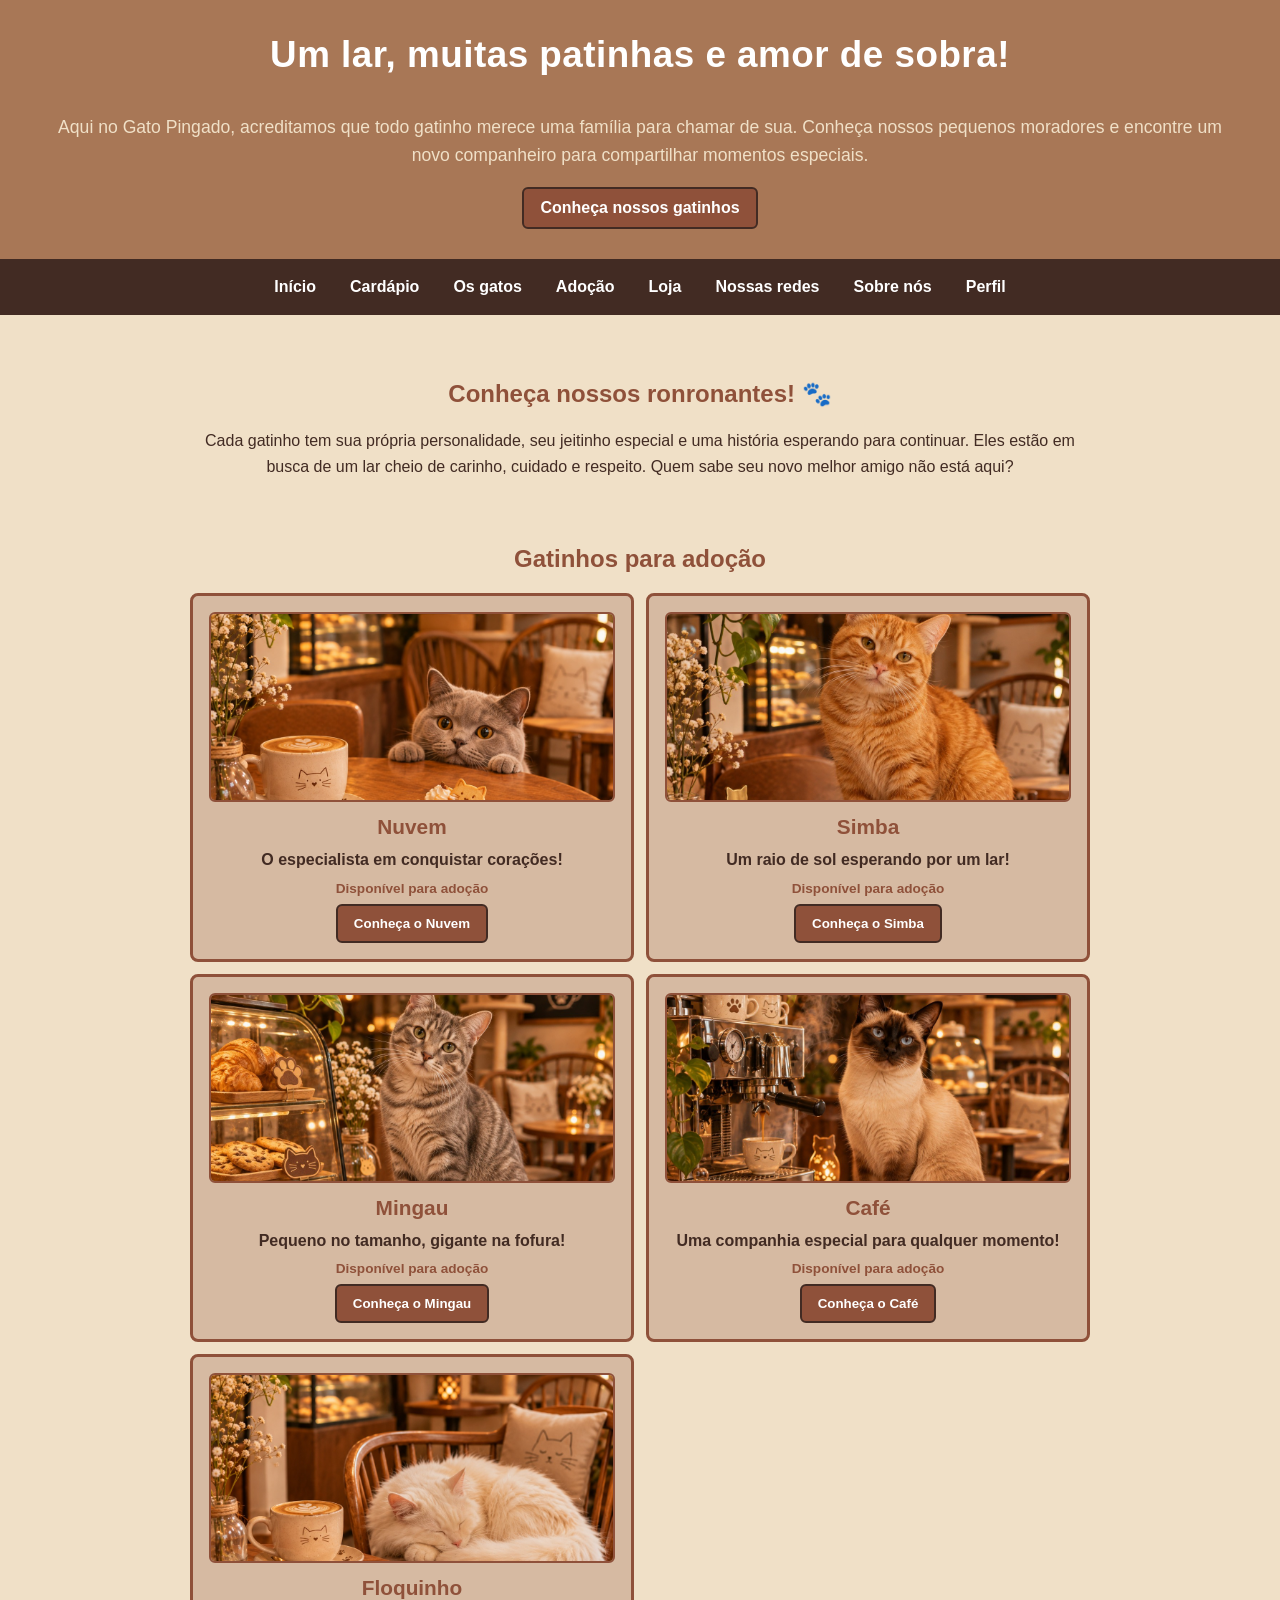
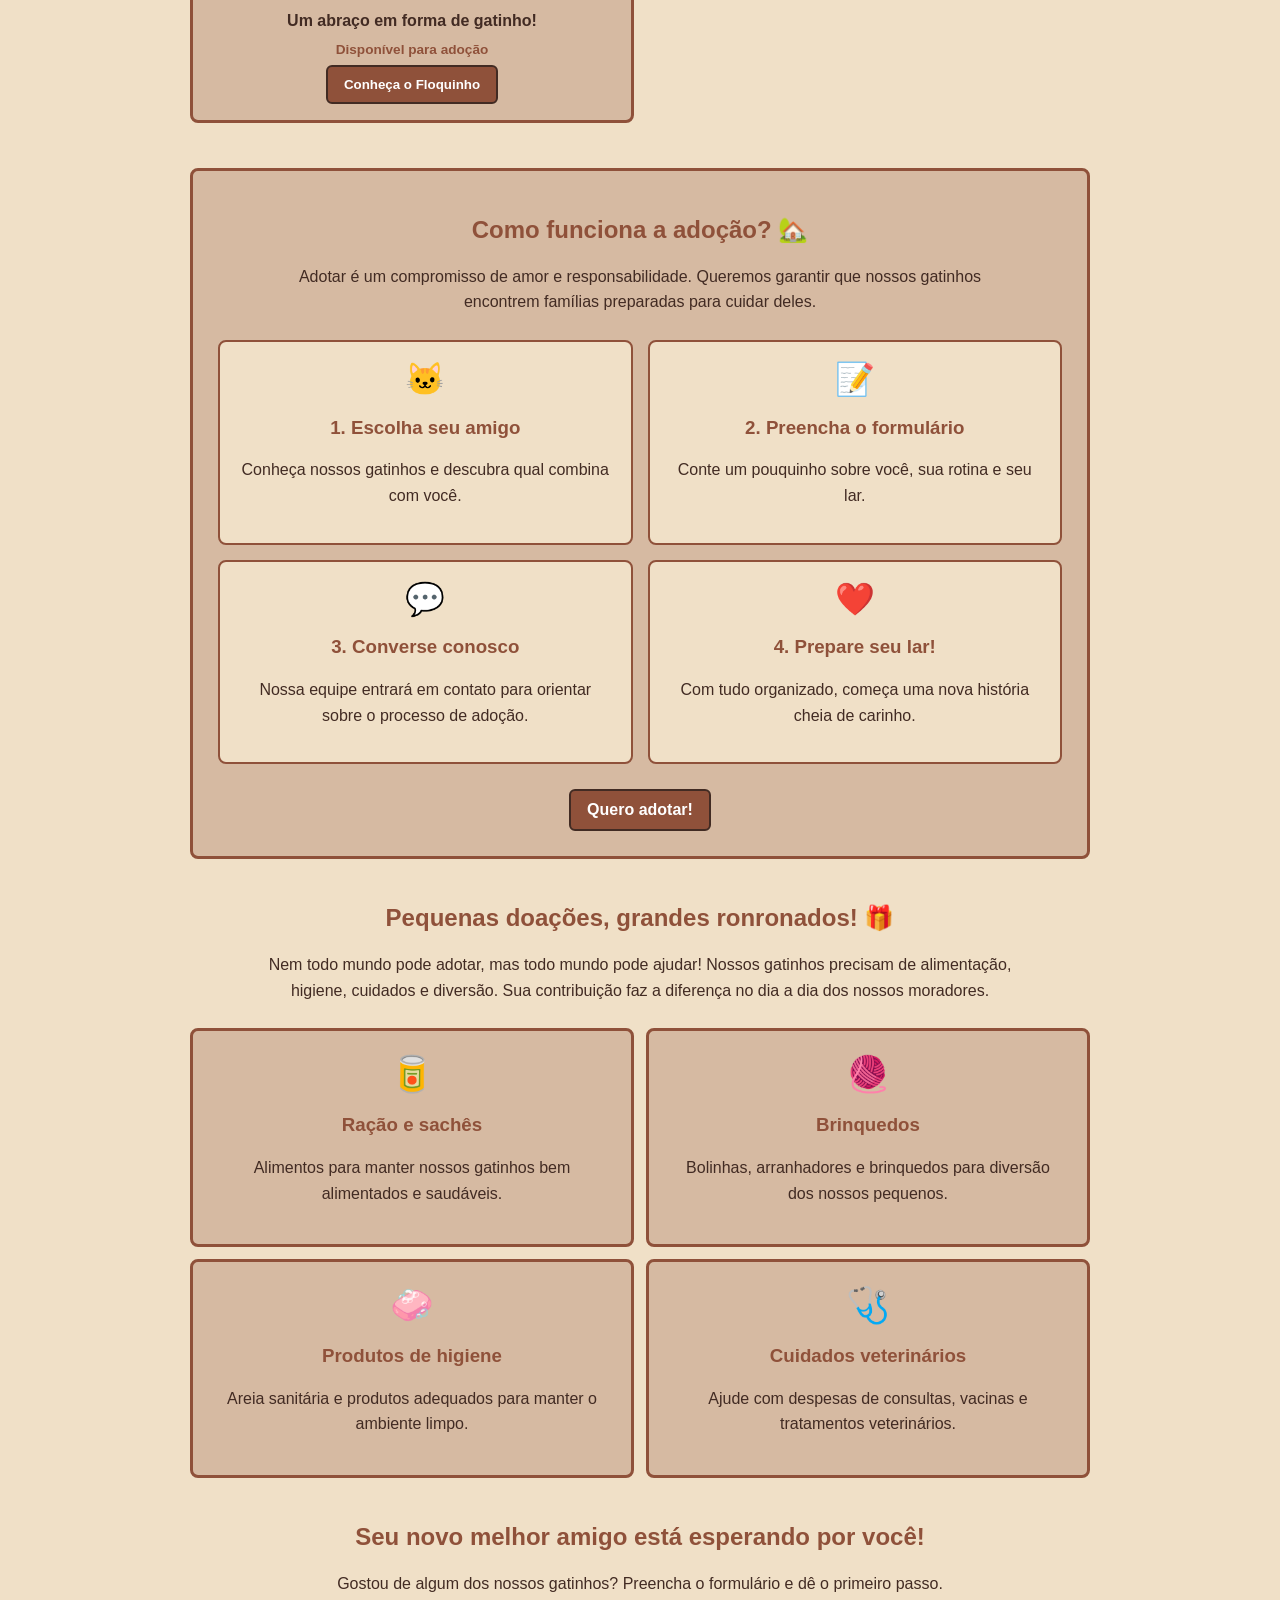
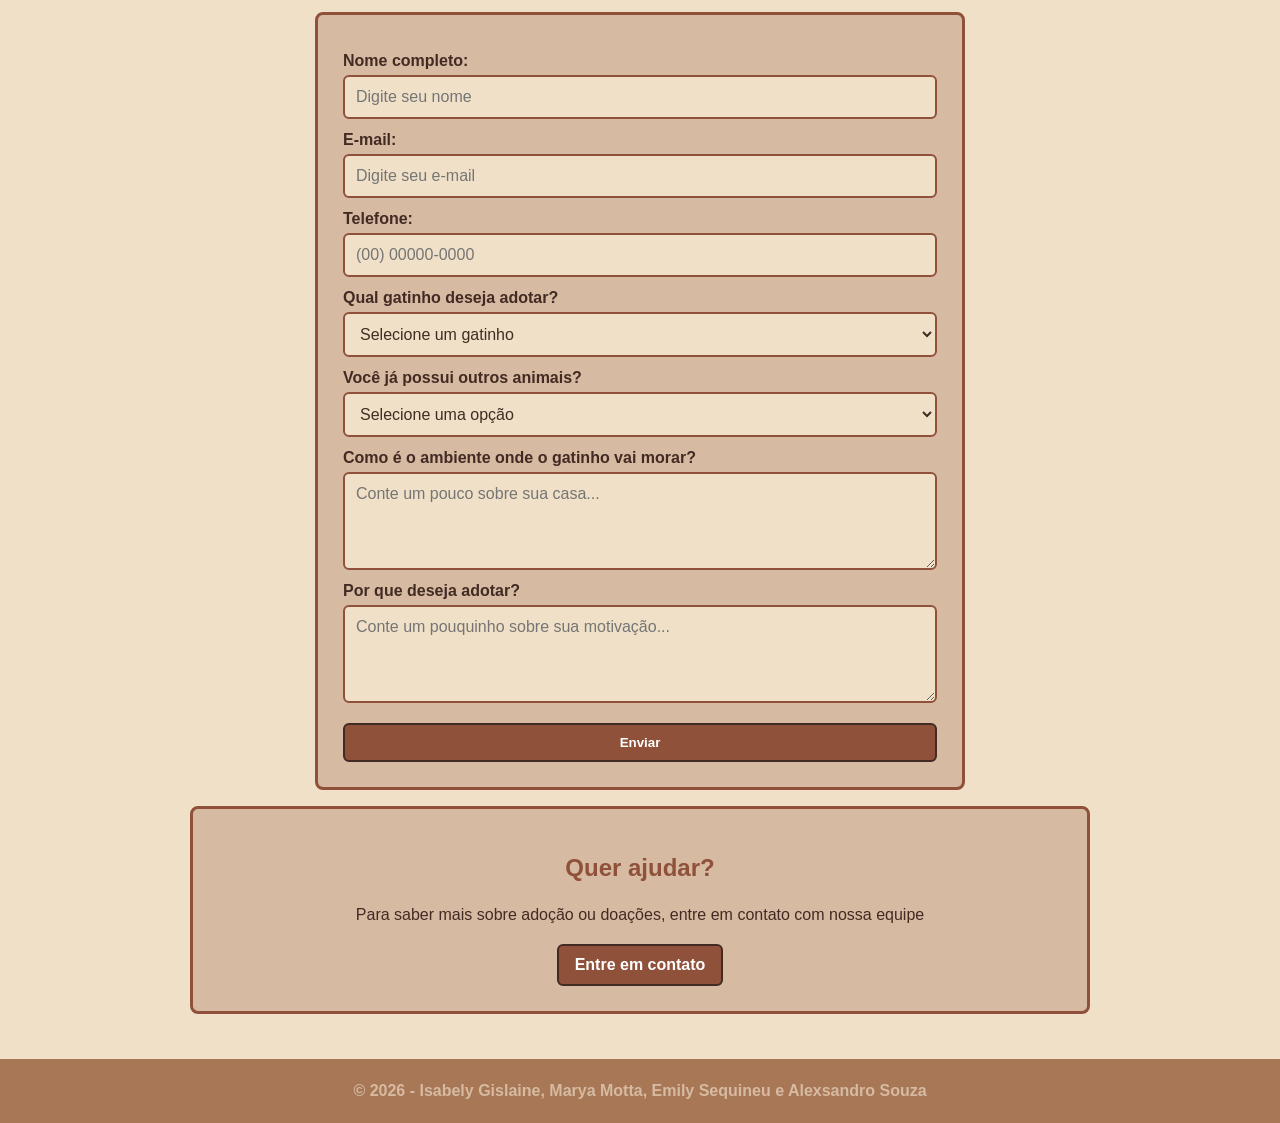
==== adoção.html @ 4dd39c25 "adição das imagens no cardapio, aba de adoção cuti cuti" ====
<!DOCTYPE html>
<html lang="pt-BR">

<head>
    <meta charset="UTF-8">
    <meta name="viewport" content="width=device-width, initial-scale=1.0">

    <title>Adoção | Gato Pingado</title>

    <link rel="stylesheet" href="adoção.css">
</head>

<body id="pagina">

    <!-- CABEÇALHO -->
    <header class="cabecalho" id="inicio">
        <div class="cabecalho-conteudo">

            <p class="titulo">Um lar, muitas patinhas e amor de sobra!</p>

            <p class="slogan">
                Aqui no Gato Pingado, acreditamos que todo gatinho merece
                uma família para chamar de sua. Conheça nossos pequenos
                moradores e encontre um novo companheiro para compartilhar
                momentos especiais.
            </p>

            <a href="#gatinhos" class="botao">Conheça nossos gatinhos</a>

        </div>
    </header>


    <!-- MENU DE NAVEGAÇÃO -->
    <nav class="menu">

        <a href="index.html">Início</a>
        <a href="cardapio.html">Cardápio</a>
        <a href="gatos.html">Os gatos</a>
        <a href="adoção.html">Adoção</a>
        <a href="loja.html">Loja</a>
        <a href="redes.html">Nossas redes</a>
        <a href="sobre.html">Sobre nós</a>
        <a href="perfil.html">Perfil</a>

    </nav>


    <main id="conteudo-principal">

        <!-- APRESENTAÇÃO -->
        <section class="introducao">

            <h2>Conheça nossos ronronantes! 🐾</h2>

            <p>
                Cada gatinho tem sua própria personalidade, seu jeitinho
                especial e uma história esperando para continuar.

                Eles estão em busca de um lar cheio de carinho, cuidado
                e respeito. Quem sabe seu novo melhor amigo não está aqui?
            </p>

        </section>


        <!-- GATINHOS DISPONÍVEIS -->
        <section id="gatinhos" class="secao-gatos">

            <h2>Gatinhos para adoção</h2>

            <div class="grid">

                <!-- NUVEM -->
                <div class="grid-item"
                    onclick="abrirModal(
                    'Nuvem',
                    'Um gatinho cinza de olhar encantador! Nuvem é curioso e adora explorar novos ambientes. Procura uma família que tenha tempo para brincar com ele e oferecer muito carinho.',
                    '1 ano',
                    'Curioso, carinhoso e brincalhão.',
                    'imagens/gatos/cinza.jpg'
                    )">

                    <img src="imagens/gatos/cinza.jpg"
                        alt="Gatinho de pelagem cinza e olhos âmbar sentado em uma mesa."
                        class="grid-img">

                    <h3>Nuvem</h3>
                    <p>O especialista em conquistar corações!</p>

                    <span class="status">Disponível para adoção</span>

                    <button type="button" class="botao-card">
                        Conheça o Nuvem
                    </button>

                </div>


                <!-- SIMBA -->
                <div class="grid-item"
                    onclick="abrirModal(
                    'Simba',
                    'Um charmoso gatinho laranja que parece carregar um pouquinho do sol na pelagem. Simba tem um jeitinho especial e procura uma família que queira compartilhar momentos de carinho e tranquilidade.',
                    '2 anos',
                    'Sociável, tranquilo e companheiro.',
                    'imagens/gatos/laranjinha.jpg'
                    )">

                    <img src="imagens/gatos/laranjinha.jpg"
                        alt="Gatinho laranja de pelagem rajada sentado em uma mesa."
                        class="grid-img">

                    <h3>Simba</h3>
                    <p>Um raio de sol esperando por um lar!</p>

                    <span class="status">Disponível para adoção</span>

                    <button type="button" class="botao-card">
                        Conheça o Simba
                    </button>

                </div>


                <!-- MINGAU -->
                <div class="grid-item"
                    onclick="abrirModal(
                    'Mingau',
                    'Um gatinho rajado de olhar expressivo e orelhinhas atentas. Mingau é curioso e adora descobrir novidades. Procura um lar seguro, com brinquedos e muito carinho.',
                    '8 meses',
                    'Curioso, observador e aventureiro.',
                    'imagens/gatos/listradin.jpg'
                    )">

                    <img src="imagens/gatos/listradin.jpg"
                        alt="Gatinho de pelagem cinza rajada, com listras escuras."
                        class="grid-img">

                    <h3>Mingau</h3>
                    <p>Pequeno no tamanho, gigante na fofura!</p>

                    <span class="status">Disponível para adoção</span>

                    <button type="button" class="botao-card">
                        Conheça o Mingau
                    </button>

                </div>


                <!-- CAFÉ -->
                <div class="grid-item"
                    onclick="abrirModal(
                    'Café',
                    'Com seus olhos azuis marcantes e sua pelagem em tons de creme e marrom, Café tem um charme todo especial. Procura uma família que respeite seu ritmo e ofereça atenção e segurança.',
                    '1 ano e meio',
                    'Observador, curioso e companheiro.',
                    'imagens/gatos/marorm%20e%20brancofofo.jpg'
                    )">

                    <img src="imagens/gatos/marorm%20e%20brancofofo.jpg"
                        alt="Gatinho siamês de pelagem clara, extremidades marrons e olhos azuis."
                        class="grid-img">

                    <h3>Café</h3>
                    <p>Uma companhia especial para qualquer momento!</p>

                    <span class="status">Disponível para adoção</span>

                    <button type="button" class="botao-card">
                        Conheça o Café
                    </button>

                </div>


                <!-- FLOQUINHO -->
                <div class="grid-item"
                    onclick="abrirModal(
                    'Floquinho',
                    'Um gatinho de pelagem branca e fofinha, com uma aparência delicada. Floquinho merece uma família que cuide dele com paciência, respeito e muito amor.',
                    '3 anos',
                    'Delicado, sereno e tranquilo.',
                    'imagens/gatos/persabranco.jpg'
                    )">

                    <img src="imagens/gatos/persabranco.jpg"
                        alt="Gatinho branco de pelos longos e volumosos descansando em uma cadeira."
                        class="grid-img">

                    <h3>Floquinho</h3>
                    <p>Um abraço em forma de gatinho!</p>

                    <span class="status">Disponível para adoção</span>

                    <button type="button" class="botao-card">
                        Conheça o Floquinho
                    </button>

                </div>

            </div>

        </section>


        <!-- COMO ADOTAR -->
        <section class="como-adotar" id="como-adotar">

            <h2>Como funciona a adoção? 🏡</h2>

            <p class="texto-secao">
                Adotar é um compromisso de amor e responsabilidade.
                Queremos garantir que nossos gatinhos encontrem famílias
                preparadas para cuidar deles.
            </p>

            <div class="etapas">

                <div class="etapa">
                    <span>🐱</span>
                    <h3>1. Escolha seu amigo</h3>
                    <p>
                        Conheça nossos gatinhos e descubra qual combina
                        com você.
                    </p>
                </div>

                <div class="etapa">
                    <span>📝</span>
                    <h3>2. Preencha o formulário</h3>
                    <p>
                        Conte um pouquinho sobre você, sua rotina
                        e seu lar.
                    </p>
                </div>

                <div class="etapa">
                    <span>💬</span>
                    <h3>3. Converse conosco</h3>
                    <p>
                        Nossa equipe entrará em contato para orientar
                        sobre o processo de adoção.
                    </p>
                </div>

                <div class="etapa">
                    <span>❤️</span>
                    <h3>4. Prepare seu lar!</h3>
                    <p>
                        Com tudo organizado, começa uma nova história
                        cheia de carinho.
                    </p>
                </div>

            </div>

            <a href="#formulario" class="botao">
                Quero adotar!
            </a>

        </section>


        <!-- ÁREA DE DOAÇÕES -->
        <section class="doacoes" id="doacoes">

            <h2>Pequenas doações, grandes ronronados! 🎁</h2>

            <p class="texto-secao">
                Nem todo mundo pode adotar, mas todo mundo pode ajudar!

                Nossos gatinhos precisam de alimentação, higiene,
                cuidados e diversão. Sua contribuição faz a diferença
                no dia a dia dos nossos moradores.
            </p>


            <div class="grid-doacoes">

                <div class="doacao-card">
                    <span>🥫</span>
                    <h3>Ração e sachês</h3>
                    <p>
                        Alimentos para manter nossos gatinhos
                        bem alimentados e saudáveis.
                    </p>
                </div>

                <div class="doacao-card">
                    <span>🧶</span>
                    <h3>Brinquedos</h3>
                    <p>
                        Bolinhas, arranhadores e brinquedos
                        para diversão dos nossos pequenos.
                    </p>
                </div>

                <div class="doacao-card">
                    <span>🧼</span>
                    <h3>Produtos de higiene</h3>
                    <p>
                        Areia sanitária e produtos adequados
                        para manter o ambiente limpo.
                    </p>
                </div>

                <div class="doacao-card">
                    <span>🩺</span>
                    <h3>Cuidados veterinários</h3>
                    <p>
                        Ajude com despesas de consultas,
                        vacinas e tratamentos veterinários.
                    </p>
                </div>

            </div>




        </section>



        <!-- FORMULÁRIO DE ADOÇÃO -->
        <section class="formulario-adocao" id="formulario">

            <h2>Seu novo melhor amigo está esperando por você! </h2>

            <p>
                Gostou de algum dos nossos gatinhos?
                Preencha o formulário e dê o primeiro passo.
            </p>

            <form id="form-adocao">

                <label for="nome">Nome completo:</label>
                <input type="text" id="nome" name="nome"
                    placeholder="Digite seu nome" required>

                <label for="email">E-mail:</label>
                <input type="email" id="email" name="email"
                    placeholder="Digite seu e-mail" required>

                <label for="telefone">Telefone:</label>
                <input type="tel" id="telefone" name="telefone"
                    placeholder="(00) 00000-0000" required>

                <label for="gatinho">Qual gatinho deseja adotar?</label>
                <select id="gatinho" name="gatinho" required>

                    <option value="">Selecione um gatinho</option>
                    <option value="Nuvem">Nuvem</option>
                    <option value="Simba">Simba</option>
                    <option value="Mingau">Mingau</option>
                    <option value="Café">Café</option>
                    <option value="Floquinho">Floquinho</option>

                </select>

                <label for="animais">Você já possui outros animais?</label>
                <select id="animais" name="animais" required>

                    <option value="">Selecione uma opção</option>
                    <option value="Sim">Sim</option>
                    <option value="Não">Não</option>

                </select>

                <label for="moradia">Como é o ambiente onde o gatinho vai morar?</label>
                <textarea id="moradia" name="moradia"
                    placeholder="Conte um pouco sobre sua casa..."
                    rows="4" required></textarea>

                <label for="motivo">Por que deseja adotar?</label>
                <textarea id="motivo" name="motivo"
                    placeholder="Conte um pouquinho sobre sua motivação..."
                    rows="4" required></textarea>

                <button type="submit" class="botao">
                    Enviar
                </button>

            </form>

            <p id="mensagem-formulario"></p>

        </section>


        <!-- CONTATO -->
        <section class="contato" id="contato">

            <h2>Quer ajudar?</h2>

            <p>
                Para saber mais sobre adoção ou doações,
                entre em contato com nossa equipe
            </p>

            <a href="redes.html" class="botao">
                Entre em contato
            </a>

        </section>

    </main>


    <!-- MODAL DOS GATINHOS -->
    <div id="modal" class="modal"
        aria-hidden="true"
        onclick="fecharModalFora(event)">

        <div class="modal-conteudo"
            role="dialog"
            aria-modal="true"
            aria-labelledby="modal-titulo">

            <button class="fechar"
                onclick="fecharModal()"
                aria-label="Fechar janela">
                &times;
            </button>

            <img id="modal-imagem" src="" alt="" class="modal-img">

            <h2 id="modal-titulo"></h2>

            <p id="modal-descricao"></p>

            <p id="modal-idade"></p>

            <p id="modal-personalidade"></p>

            <a href="#formulario"
                class="botao"
                onclick="fecharModal()">
                Quero adotar!
            </a>

        </div>

    </div>


    <!-- JAVASCRIPT -->
    <script>

        // Abre a janela com as informações do gatinho
        function abrirModal(nome, descricao, idade, personalidade, imagem) {

            document.getElementById("modal-titulo").textContent = nome;
            document.getElementById("modal-descricao").textContent = descricao;
            document.getElementById("modal-idade").textContent = "Idade: " + idade;

            document.getElementById("modal-personalidade").textContent =
                "Personalidade: " + personalidade;

            const imgElement = document.getElementById("modal-imagem");

            imgElement.src = imagem;
            imgElement.alt = "Foto do gatinho " + nome;

            const modal = document.getElementById("modal");

            modal.style.display = "flex";
            modal.setAttribute("aria-hidden", "false");

        }


        // Fecha a janela
        function fecharModal() {

            const modal = document.getElementById("modal");

            modal.style.display = "none";
            modal.setAttribute("aria-hidden", "true");

        }


        // Fecha o modal ao clicar fora do conteúdo
        function fecharModalFora(event) {

            if (event.target.id === "modal") {
                fecharModal();
            }

        }


        // Fecha o modal utilizando a tecla ESC
        document.addEventListener("keydown", function(event) {

            if (event.key === "Escape") {
                fecharModal();
            }

        });


        // Exemplo de envio do formulário
        document.getElementById("form-adocao").addEventListener("submit", function(event) {

            event.preventDefault();

            document.getElementById("mensagem-formulario").textContent =
                "Interesse registrado na demonstração! Entre em contato com nossa equipe para continuar o processo de adoção. ❤️";

            this.reset();

        });

    </script>


    <!-- RODAPÉ -->
    <footer id="rodape" class="rodape">

        <p>
            <strong>
                &copy; 2026 - Isabely Gislaine, Marya Motta, Emily Sequineu e Alexsandro Souza
            </strong>
        </p>


    </footer>

</body>
</html>
---- adoção.css ----
/* Estilos gerais */
:root {
    --cor-caramel: #A87756;
    --cor-warmBeige: #D6BAA2;
    --cor-cream: #F0E0C7;
    --cor-espresso: #422B23;
    --cor-rust: #8F513A;
}

* {
    box-sizing: border-box;
}

html {
    scroll-behavior: smooth;
}

body {
    margin: 0;
    background: var(--cor-cream);
    color: var(--cor-espresso);
    font-family: Arial, Helvetica, sans-serif;
}


/* Cabeçalho */
.cabecalho {
    background: var(--cor-caramel);
    color: white;
    padding: 28px 20px 30px 20px;
    text-align: center;
}

.cabecalho-conteudo {
    margin: 0 30px;
}

.titulo {
    margin-top: 6px;
    font-size: 2.3rem;
    font-weight: 800;
    letter-spacing: 0.5px;
    font-family: isometra, sans-serif;
}

.slogan {
    margin: 20px 0 18px;
    color: var(--cor-cream);
    font-size: 1.1rem;
    line-height: 1.6;
}


/* Menu */
.menu {
    display: flex;
    justify-content: center;
    flex-wrap: wrap;
    gap: 8px;
    padding: 12px 16px;
    background: var(--cor-espresso);
}

.menu a {
    padding: 7px 13px;
    border-radius: 6px;
    color: white;
    text-decoration: none;
    font-weight: 700;
}

.menu a:hover {
    background: var(--cor-warmBeige);
    color: var(--cor-espresso);
    text-decoration: underline;
}


/* Conteúdo principal */
#conteudo-principal {
    width: min(100% - 32px, 900px);
    margin: 30px auto;
}

section {
    margin-bottom: 45px;
}

section h2 {
    color: var(--cor-rust);
    text-align: center;
    margin-bottom: 20px;
}

section p {
    line-height: 1.6;
}

.introducao {
    text-align: center;
    padding: 15px;
    margin-bottom: 35px;
}


/* Grid dos gatos */
.grid {
    display: grid;
    grid-template-columns: repeat(2, 1fr);
    gap: 12px;
    margin: 20px 0;
}

.grid-item {
    display: flex;
    flex-direction: column;
    align-items: center;
    gap: 8px;

    padding: 16px;
    border: 3px solid var(--cor-rust);
    border-radius: 8px;
    background: var(--cor-warmBeige);
    color: var(--cor-espresso);
    font-weight: 600;
    text-align: center;
    cursor: pointer;
    transition: transform 0.2s;
    overflow: hidden;
}

.grid-item:hover {
    transform: scale(1.02);
}

.grid-img {
    width: 100%;
    height: 190px;
    object-fit: cover;
    border-radius: 6px;
    border: 2px solid var(--cor-rust);
}

.grid-item h3 {
    margin: 5px 0 0;
    color: var(--cor-rust);
    font-size: 1.3rem;
}

.grid-item p {
    margin: 0;
}

.status {
    color: var(--cor-rust);
    font-size: 0.85rem;
    font-weight: bold;
}


/* Botões */
.botao,
.botao-card {
    display: inline-block;
    padding: 10px 16px;
    background: var(--cor-rust);
    color: white;
    border: 2px solid var(--cor-espresso);
    border-radius: 6px;
    text-decoration: none;
    font-weight: bold;
    cursor: pointer;
    transition: 0.2s;
}

.botao:hover,
.botao-card:hover {
    background: var(--cor-espresso);
    transform: scale(1.02);
}


/* Como adotar */
.como-adotar {
    padding: 25px;
    background: var(--cor-warmBeige);
    border: 3px solid var(--cor-rust);
    border-radius: 8px;
    text-align: center;
}

.texto-secao {
    max-width: 750px;
    margin: 0 auto 25px;
    text-align: center;
}

.etapas {
    display: grid;
    grid-template-columns: repeat(2, 1fr);
    gap: 15px;
    margin: 25px 0;
}

.etapa {
    padding: 18px;
    background: var(--cor-cream);
    border: 2px solid var(--cor-rust);
    border-radius: 8px;
}

.etapa span {
    font-size: 2rem;
}

.etapa h3 {
    color: var(--cor-rust);
}


/* Área de doações */
.doacoes {
    text-align: center;
}

.grid-doacoes {
    display: grid;
    grid-template-columns: repeat(2, 1fr);
    gap: 12px;
    margin: 25px 0;
}

.doacao-card {
    padding: 22px;
    background: var(--cor-warmBeige);
    border: 3px solid var(--cor-rust);
    border-radius: 8px;
    transition: transform 0.2s;
}

.doacao-card:hover {
    transform: scale(1.02);
}

.doacao-card span {
    font-size: 2.2rem;
}

.doacao-card h3 {
    color: var(--cor-rust);
}






/* Formulário */
.formulario-adocao {
    max-width: 650px;
    margin: auto;
}

.formulario-adocao > p {
    text-align: center;
}

.formulario-adocao form {
    display: flex;
    flex-direction: column;
    padding: 25px;
    background: var(--cor-warmBeige);
    border: 3px solid var(--cor-rust);
    border-radius: 8px;
}

.formulario-adocao label {
    margin: 12px 0 5px;
    font-weight: bold;
}

.formulario-adocao input,
.formulario-adocao select,
.formulario-adocao textarea {
    width: 100%;
    padding: 11px;
    background: var(--cor-cream);
    color: var(--cor-espresso);
    border: 2px solid var(--cor-rust);
    border-radius: 6px;
    font-family: Arial, Helvetica, sans-serif;
    font-size: 1rem;
}

.formulario-adocao input:focus,
.formulario-adocao select:focus,
.formulario-adocao textarea:focus {
    outline: 2px solid var(--cor-espresso);
    outline-offset: 2px;
}

.formulario-adocao textarea {
    resize: vertical;
}

.formulario-adocao button {
    margin-top: 20px;
}

#mensagem-formulario {
    text-align: center;
    font-weight: bold;
    color: var(--cor-rust);
}


/* Contato */
.contato {
    padding: 25px;
    background: var(--cor-warmBeige);
    border: 3px solid var(--cor-rust);
    border-radius: 8px;
    text-align: center;
}


/* Modal */
.modal {
    display: none;
    position: fixed;
    z-index: 1000;
    inset: 0;
    background-color: rgba(0, 0, 0, 0.65);
    justify-content: center;
    align-items: center;
    padding: 20px;
}

/* Caixa de informações */
.modal-conteudo {
    background-color: var(--cor-cream);
    color: var(--cor-espresso);
    width: 100%;
    max-width: 450px;
    max-height: 90vh;
    overflow-y: auto;
    padding: 30px;
    border-radius: 12px;
    position: relative;
    border: 3px solid var(--cor-rust);
    text-align: center;
}

/* Imagem no modal */
.modal-img {
    width: 100%;
    height: 220px;
    object-fit: cover;
    border-radius: 8px;
    margin-bottom: 15px;
    border: 2px solid var(--cor-rust);
}

/* Título do modal */
.modal-conteudo h2 {
    margin-top: 0;
    margin-bottom: 10px;
    padding-right: 25px;
    color: var(--cor-rust);
}

/* Botão X */
.fechar {
    position: absolute;
    top: 10px;
    right: 12px;
    color: var(--cor-espresso);
    font-size: 30px;
    cursor: pointer;
    z-index: 10;
}

.fechar:hover {
    color: var(--cor-rust);
}


/* Rodapé */
.rodape {
    padding: 18px;
    background: var(--cor-caramel);
    color: var(--cor-warmBeige);
    text-align: center;
}

.rodape p {
    margin: 5px 0;
}


/* Responsividade */
@media (max-width: 650px) {

    .cabecalho-conteudo {
        margin: 0 5px;
    }

    .titulo {
        font-size: 1.8rem;
    }

    .menu {
        gap: 5px;
    }

    .menu a {
        font-size: 0.85rem;
        padding: 7px 9px;
    }

    .grid,

    .etapas {
        grid-template-columns: 1fr;
    }

    .grid-img {
        height: 220px;
    }

    .modal-conteudo {
        padding: 20px;
    }

}
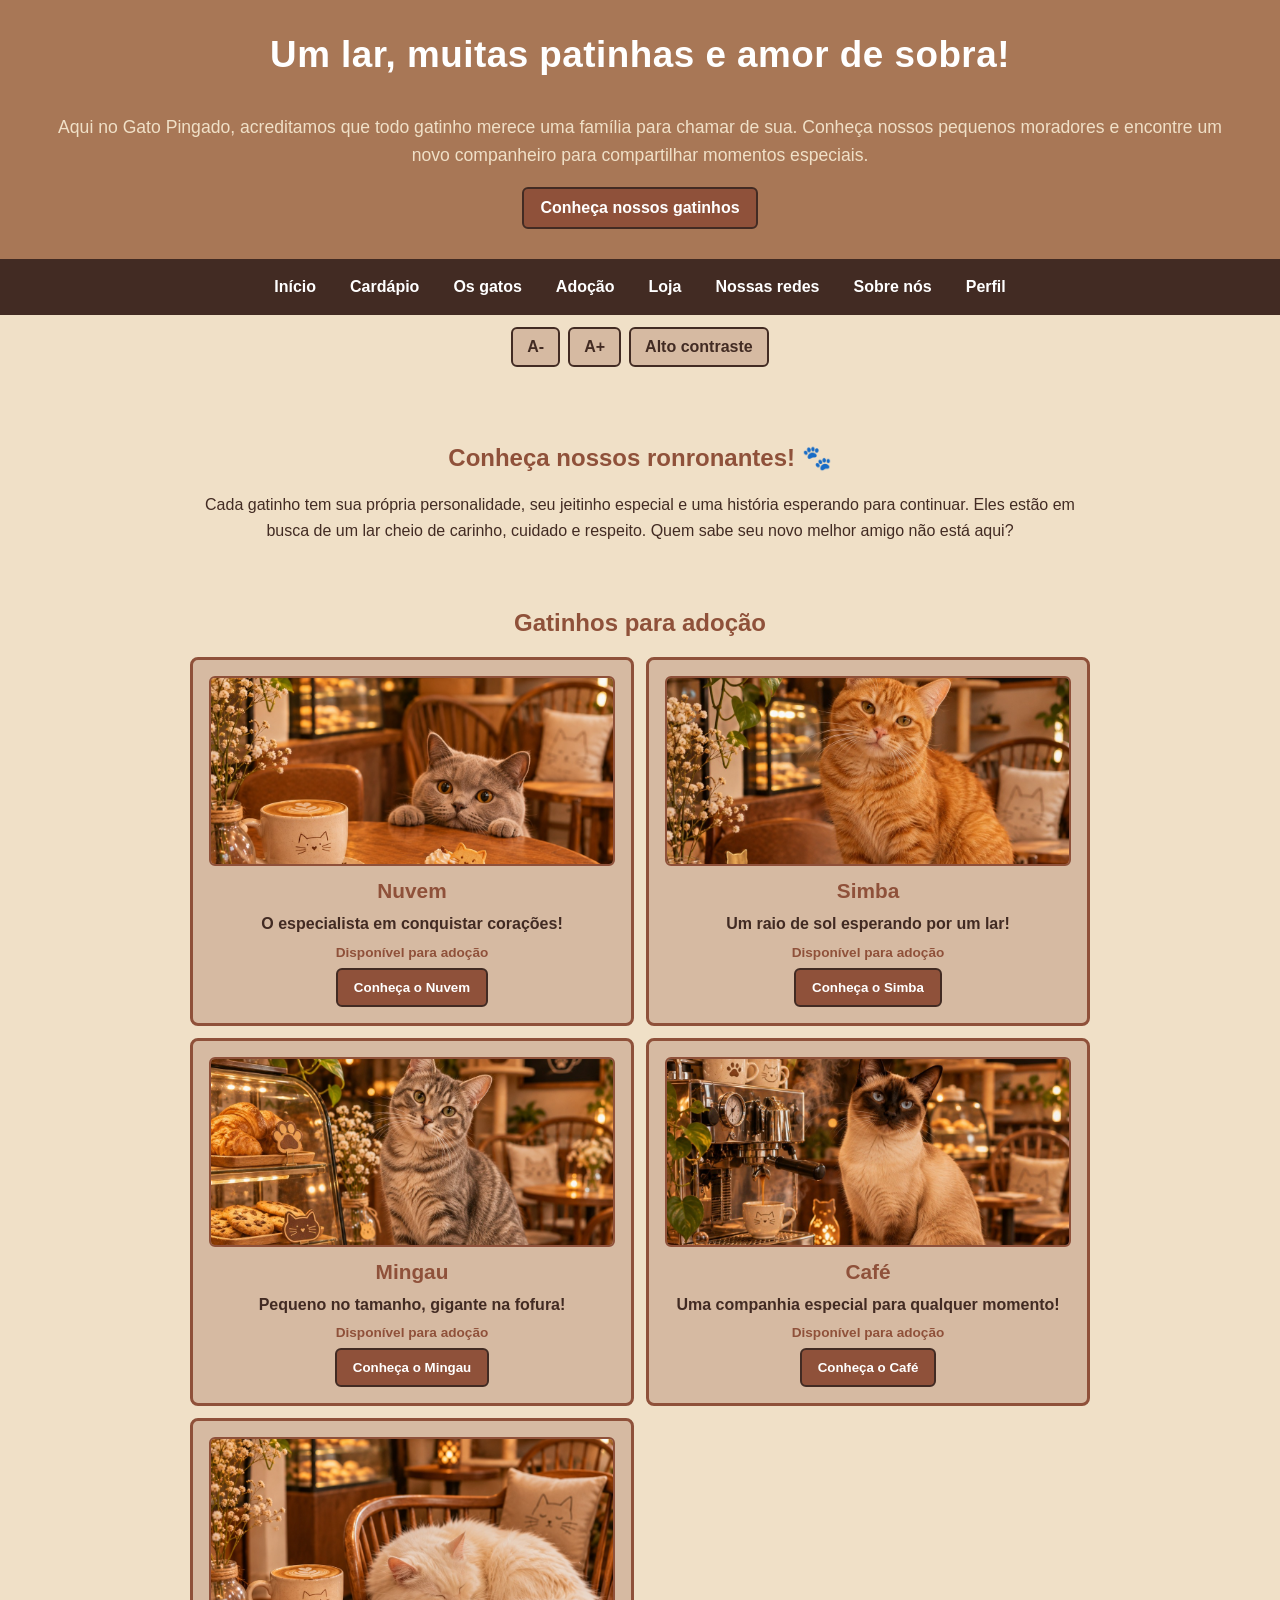
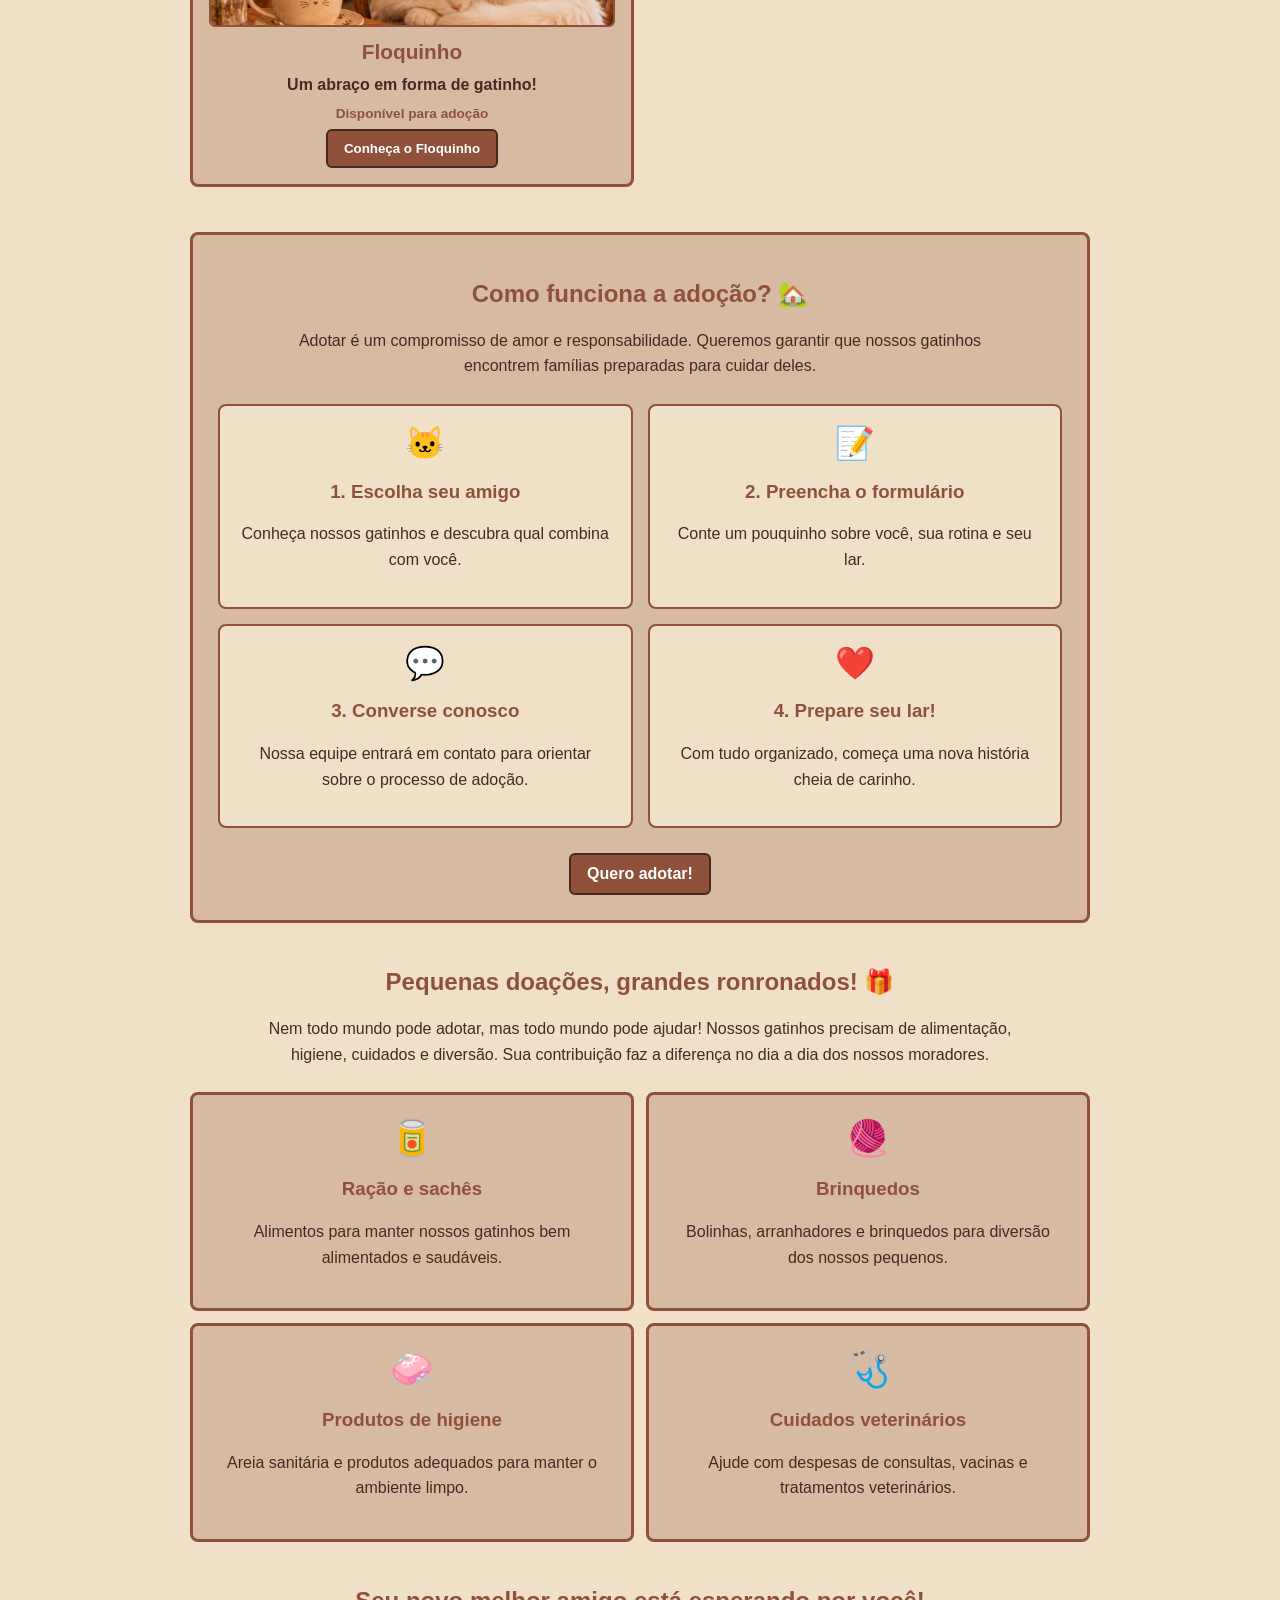
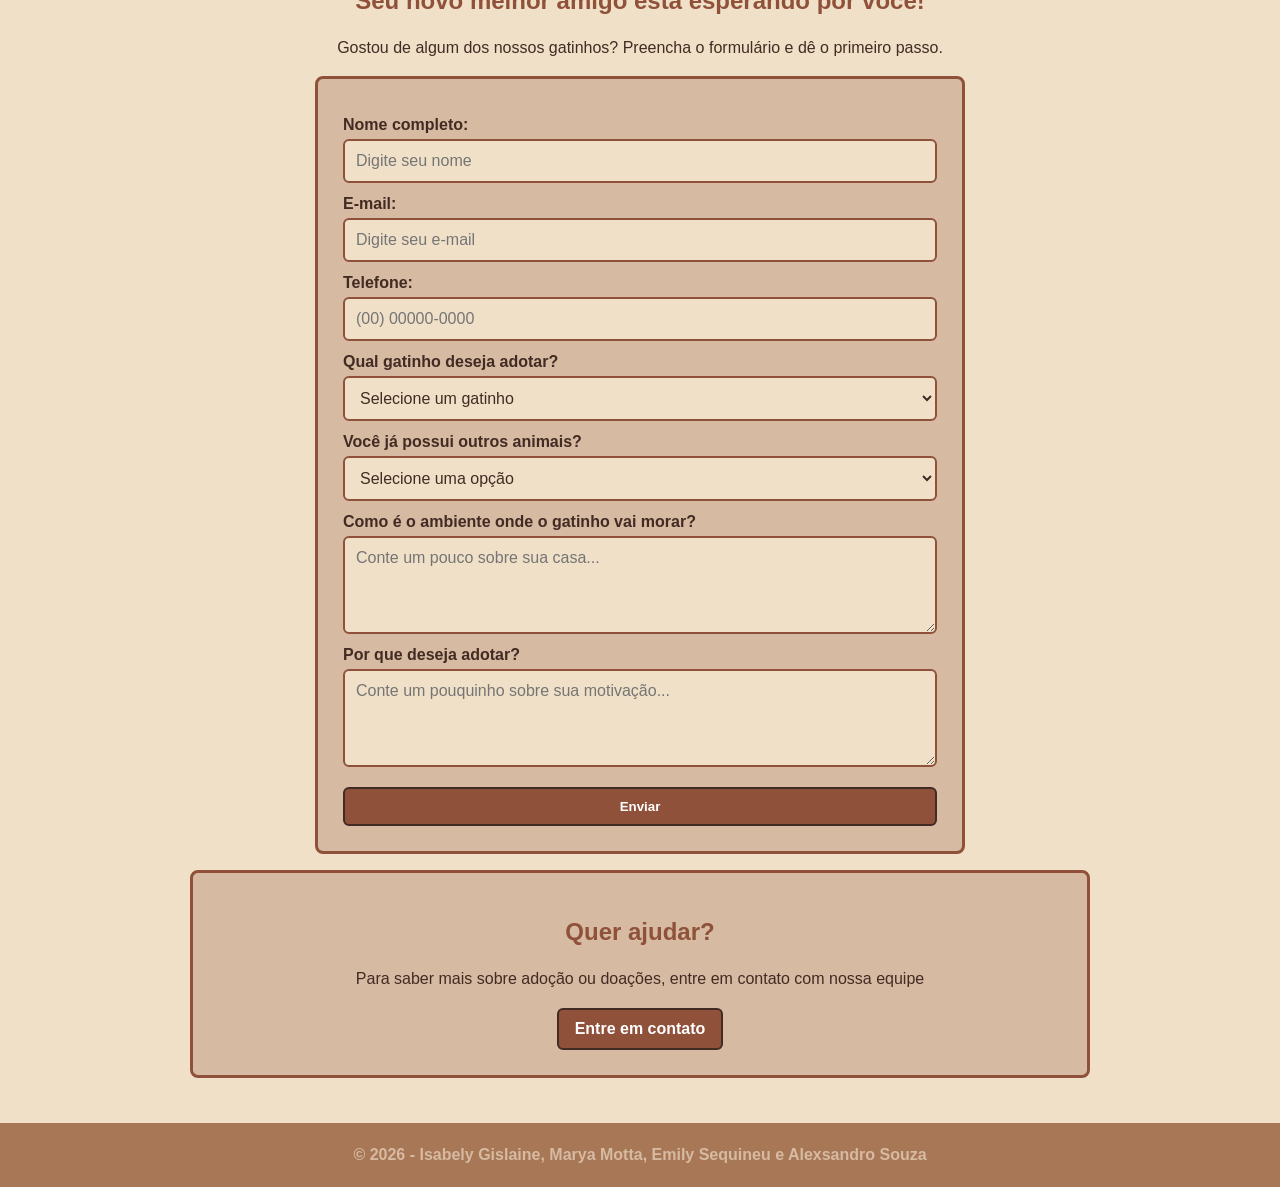
==== commit 28ade717: "arquivos de acessibilidade arrasei" ====
--- a/adoção.html
+++ b/adoção.html
@@ -8,9 +8,11 @@
     <title>Adoção | Gato Pingado</title>
 
     <link rel="stylesheet" href="adoção.css">
+    <link rel="stylesheet" href="acessibilidade.css">
 </head>
 
 <body id="pagina">
+<script src="acessibilidade.js" defer></script>
 
     <!-- CABEÇALHO -->
     <header class="cabecalho" id="inicio">
@@ -45,6 +47,14 @@
 
     </nav>
 
+        <div class="acessibilidade-botao" aria-label="Ajustes de Acessibilidade">
+            <button type="button"
+            id="diminuir-fonte" aria-label="Diminuir tamanho da fonte">A-</button>
+            <button type="button"
+            id="aumentar-fonte" aria-label="Aumentar tamanho da fonte">A+</button>
+            <button type="button"
+            id="alto-contraste" aria-pressed="false">Alto contraste</button>
+        </div>
 
     <main id="conteudo-principal">
 
--- a/adoção.css
+++ b/adoção.css
@@ -398,8 +398,32 @@
 }
 
 
-/* Responsividade */
+/* RESPONSIVIDADE */
+
 @media (max-width: 650px) {
+
+
+    .menu {
+        flex-wrap: wrap;
+    }
+
+    .grid,
+    .grid-doacoes,
+    .etapas {
+        grid-template-columns: 1fr;
+    }
+
+    .modal-conteudo {
+        max-width: 100%;
+        max-height: 90vh;
+        overflow-y: auto;
+    }
+
+    .modal-img {
+        height: 190px;
+    }
+
+
 
     .cabecalho-conteudo {
         margin: 0 5px;
@@ -408,28 +432,6 @@
     .titulo {
         font-size: 1.8rem;
     }
-
-    .menu {
-        gap: 5px;
-    }
-
-    .menu a {
-        font-size: 0.85rem;
-        padding: 7px 9px;
-    }
-
-    .grid,
-
-    .etapas {
-        grid-template-columns: 1fr;
-    }
-
-    .grid-img {
-        height: 220px;
-    }
-
-    .modal-conteudo {
-        padding: 20px;
-    }
+ 
 
 }
--- a/acessibilidade.css
+++ b/acessibilidade.css
@@ -0,0 +1,83 @@
+
+/* BOTÕES DE ACESSIBILIDADE */
+.acessibilidade-botao {
+    display: flex;
+    justify-content: center;
+    align-items: center;
+    flex-wrap: wrap;
+    gap: 8px;
+    padding: 12px;
+}
+
+.acessibilidade-botao button {
+    padding: 9px 14px;
+    border: 2px solid var(--cor-espresso);
+    border-radius: 6px;
+    background: var(--cor-warmBeige);
+    color: var(--cor-espresso);
+    font: inherit;
+    font-weight: bold;
+    cursor: pointer;
+}
+
+.acessibilidade-botao button:hover {
+    background: var(--cor-espresso);
+    color: white;
+}
+
+/* DESTAQUE DE FOCO */
+a:focus-visible,
+button:focus-visible,
+input:focus-visible,
+select:focus-visible,
+textarea:focus-visible {
+    outline: 3px solid #145A75;
+    outline-offset: 4px;
+}
+
+/* ALTO CONTRASTE */
+body.alto-contraste {
+    background: #000;
+    color: #fff;
+}
+
+body.alto-contraste .grid-item {
+    background: var(--cor-espresso);
+    color: #fff;
+}
+
+body.alto-contraste .acessibilidade-botao {
+    background: #000;
+}
+
+body.alto-contraste .acessibilidade-botao button {
+    background: #ffeb3b;
+    color: #000;
+    border: 2px solid #fff;
+}
+
+body.alto-contraste a {
+    color: #ffeb3b;
+}
+
+body.alto-contraste h1,
+body.alto-contraste h2,
+body.alto-contraste h3,
+body.alto-contraste p,
+body.alto-contraste label,
+body.alto-contraste span {
+    color: #fff;
+}
+
+/* RESPONSIVIDADE */
+@media (max-width: 600px) {
+    .acessibilidade-botao {
+        padding: 10px;
+        gap: 6px;
+    }
+
+    .acessibilidade-botao button {
+        padding: 8px 11px;
+        font-size: 0.9rem;
+    }
+}
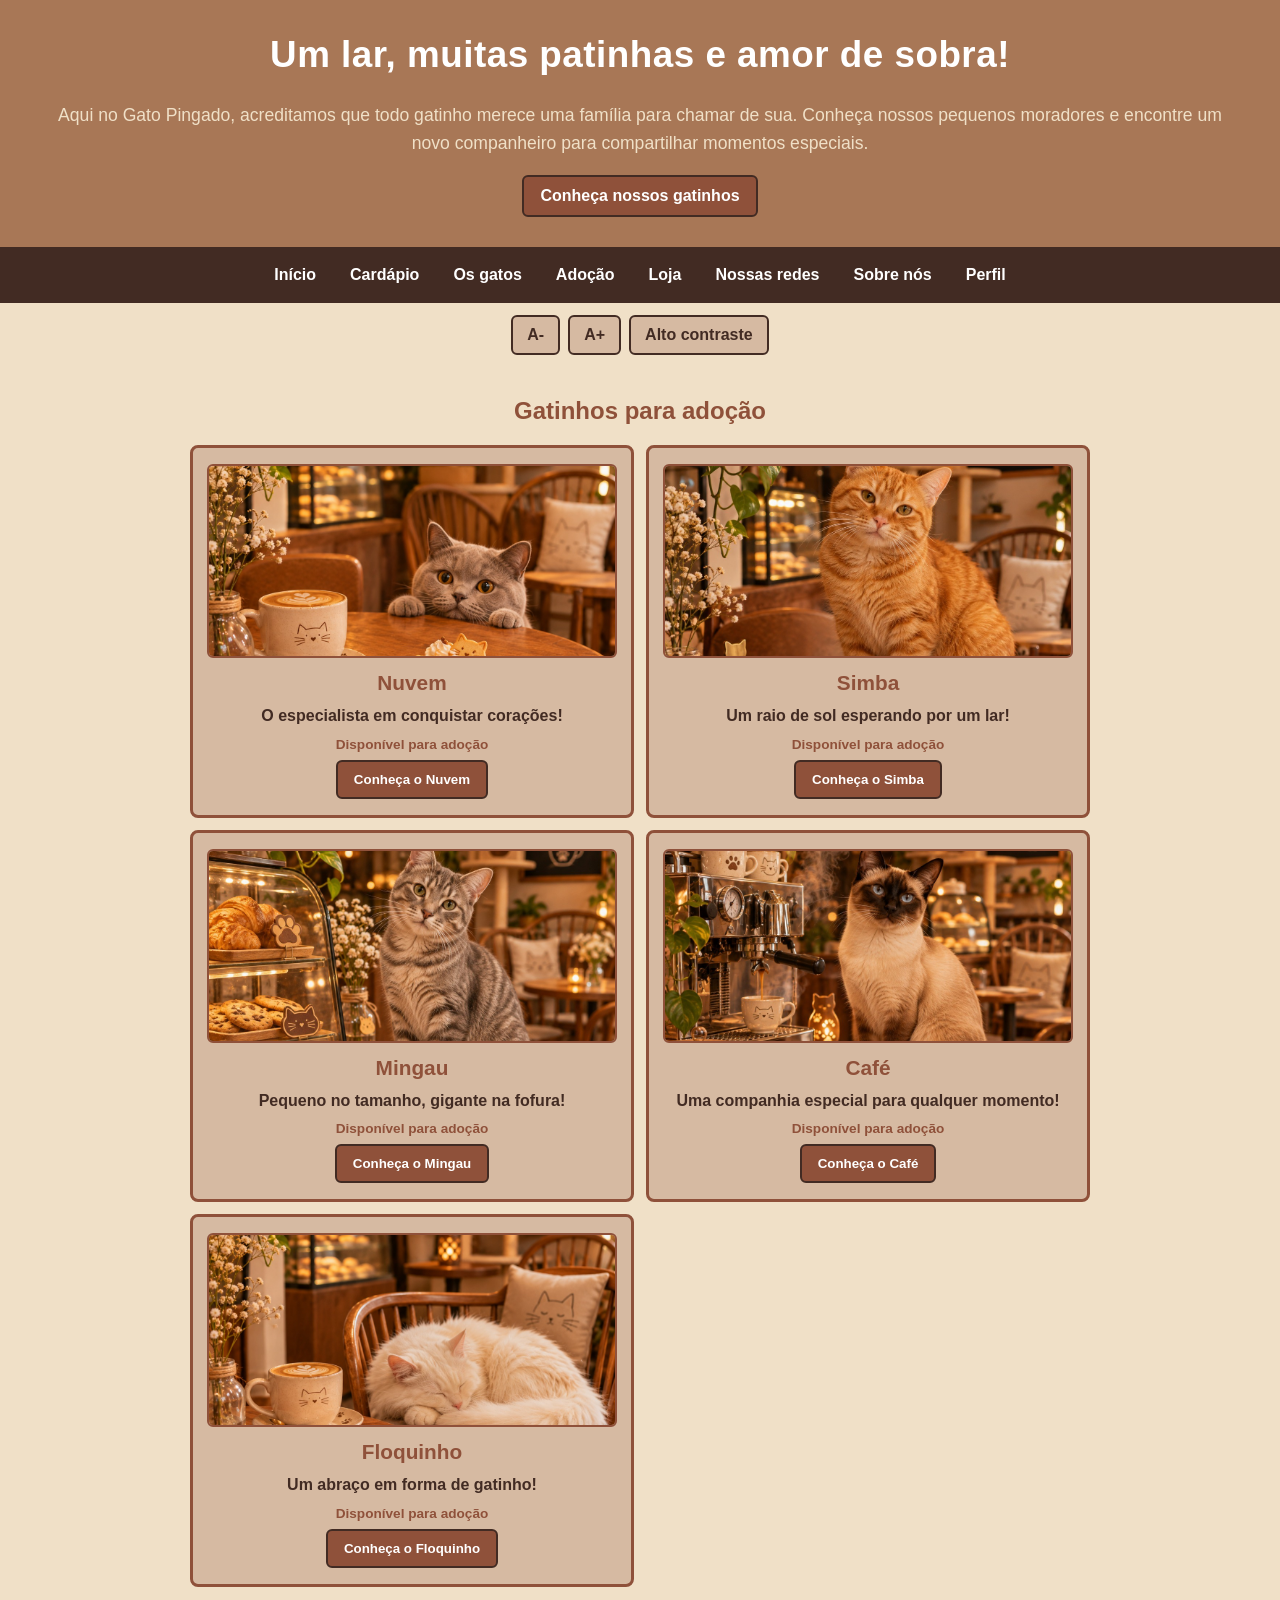
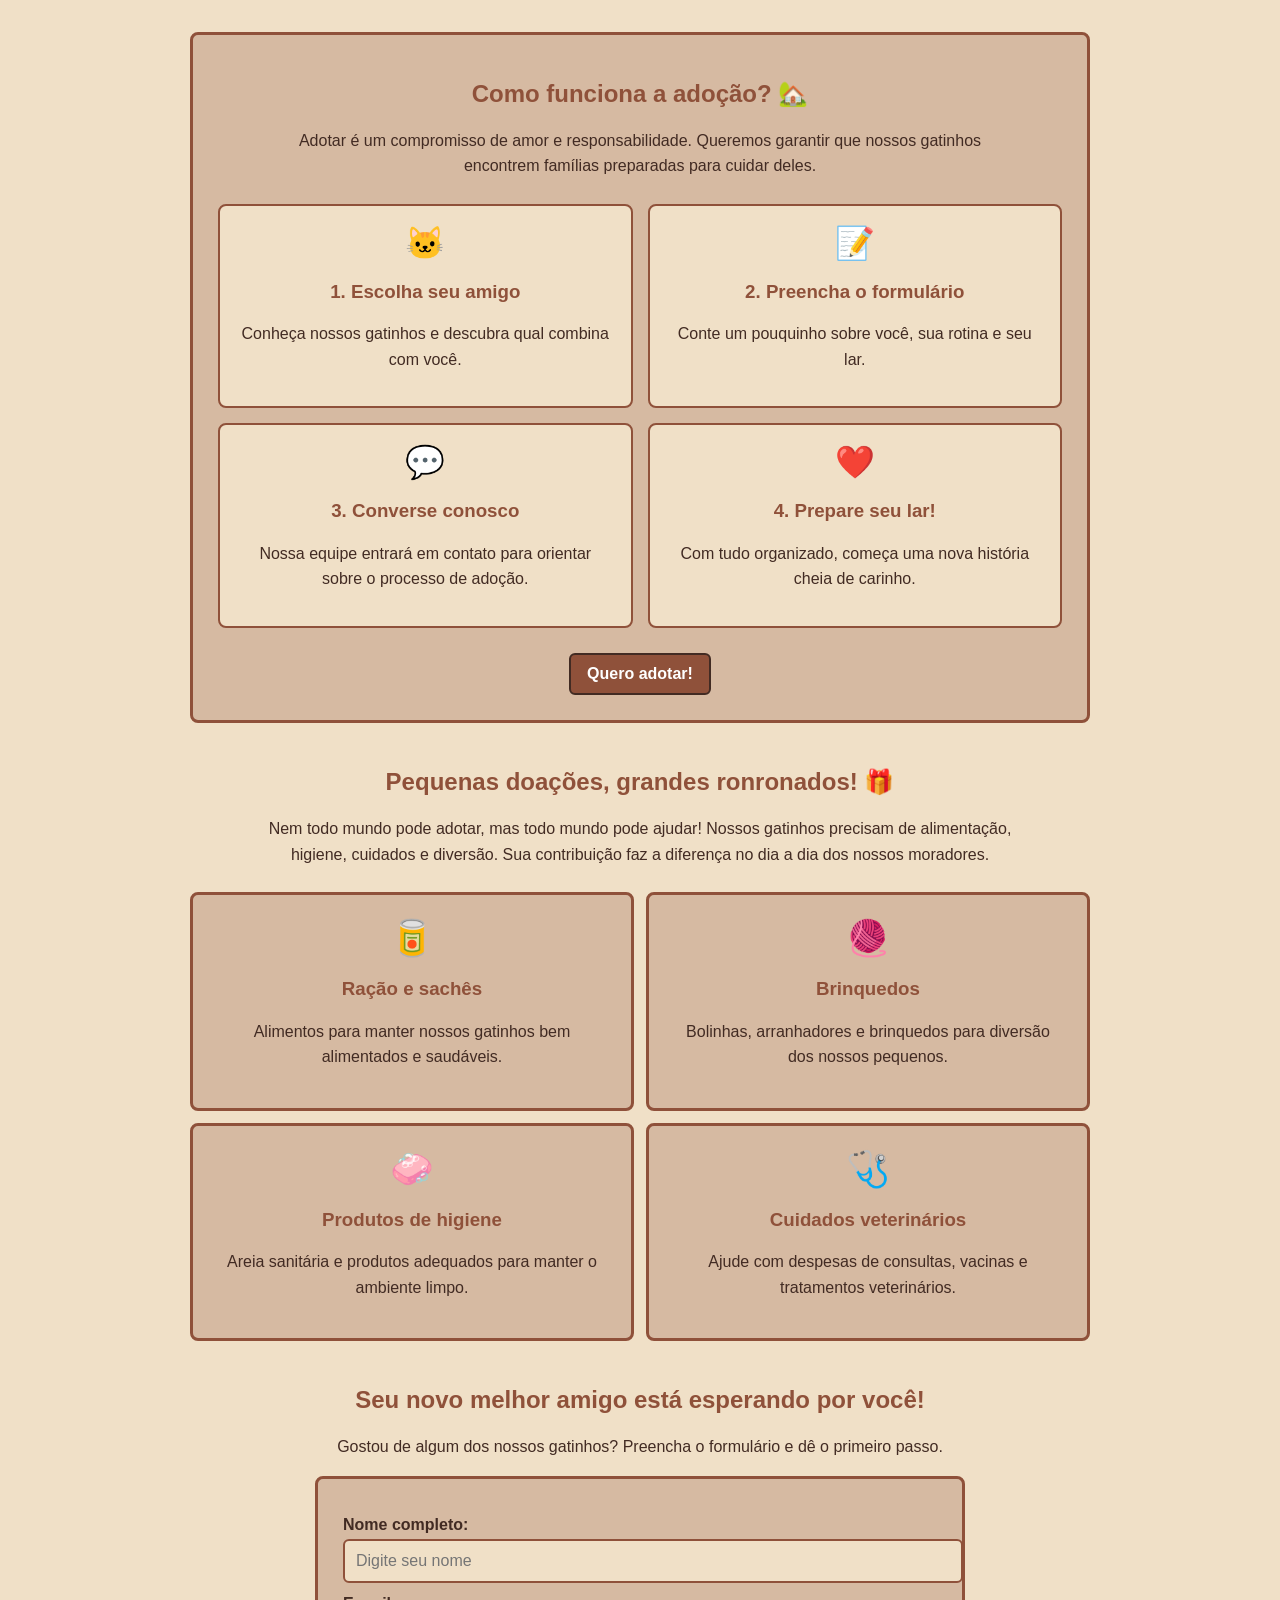
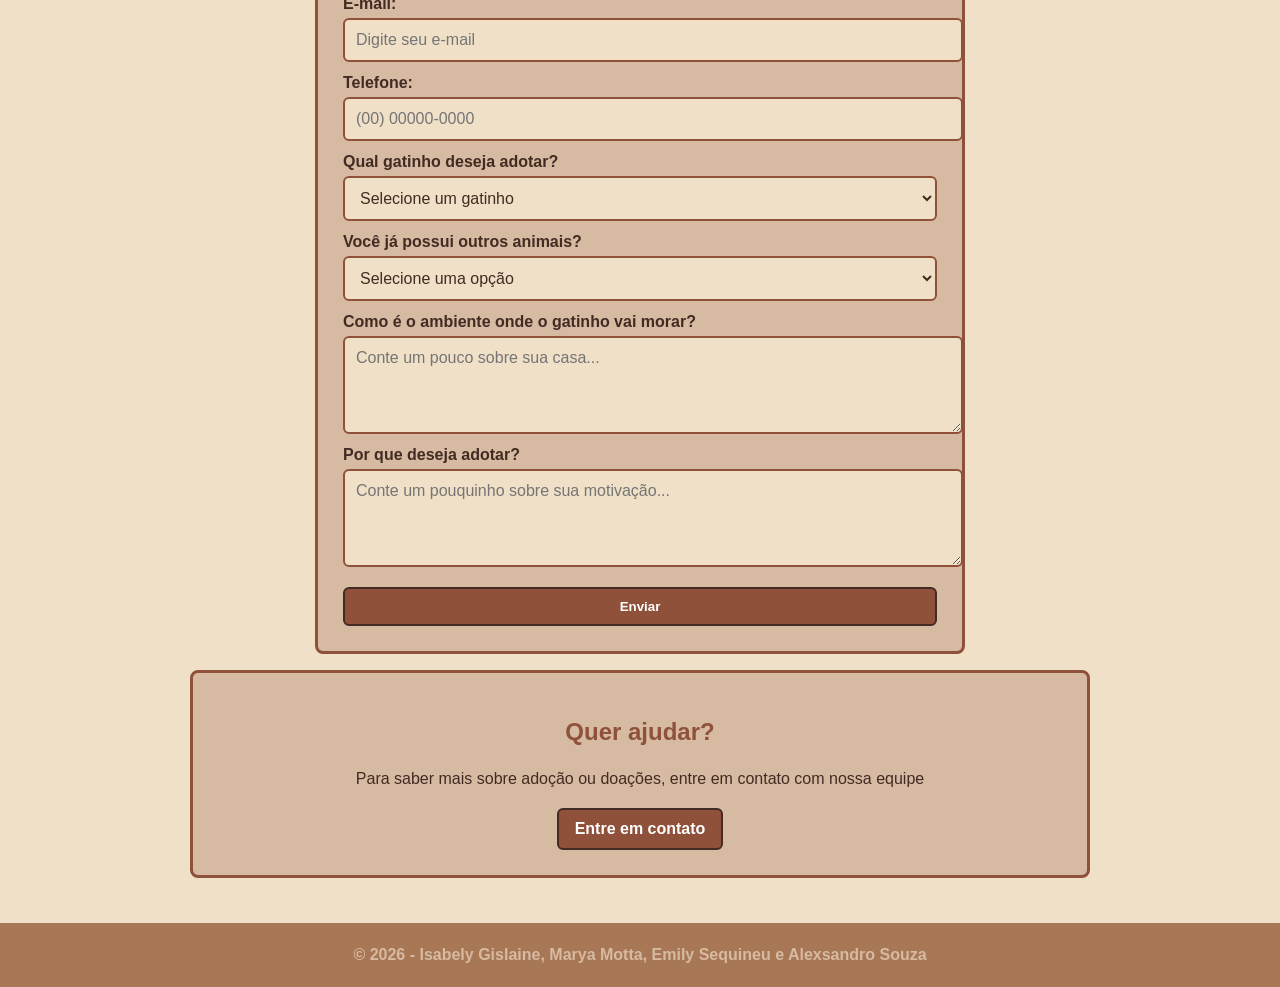
==== commit e0f771a7: "scrollbar bonita #amocssportal" ====
--- a/adoção.html
+++ b/adoção.html
@@ -18,7 +18,7 @@
     <header class="cabecalho" id="inicio">
         <div class="cabecalho-conteudo">
 
-            <p class="titulo">Um lar, muitas patinhas e amor de sobra!</p>
+            <h1 class="titulo">Um lar, muitas patinhas e amor de sobra!</h1>
 
             <p class="slogan">
                 Aqui no Gato Pingado, acreditamos que todo gatinho merece
@@ -58,20 +58,7 @@
 
     <main id="conteudo-principal">
 
-        <!-- APRESENTAÇÃO -->
-        <section class="introducao">
-
-            <h2>Conheça nossos ronronantes! 🐾</h2>
-
-            <p>
-                Cada gatinho tem sua própria personalidade, seu jeitinho
-                especial e uma história esperando para continuar.
-
-                Eles estão em busca de um lar cheio de carinho, cuidado
-                e respeito. Quem sabe seu novo melhor amigo não está aqui?
-            </p>
-
-        </section>
+
 
 
         <!-- GATINHOS DISPONÍVEIS -->
--- a/adoção.css
+++ b/adoção.css
@@ -7,13 +7,8 @@
     --cor-rust: #8F513A;
 }
 
-* {
-    box-sizing: border-box;
-}
-
-html {
-    scroll-behavior: smooth;
-}
+
+
 
 body {
     margin: 0;
@@ -21,6 +16,8 @@
     color: var(--cor-espresso);
     font-family: Arial, Helvetica, sans-serif;
 }
+
+
 
 
 /* Cabeçalho */
--- a/acessibilidade.css
+++ b/acessibilidade.css
@@ -81,3 +81,37 @@
         font-size: 0.9rem;
     }
 }
+
+
+/* Chrome, Edge, Safari and Opera */
+*::-webkit-scrollbar {
+  width: 12px;
+  height: 12px;
+}
+
+*::-webkit-scrollbar-track {
+  background-color: #fffbf0;
+  border-radius: 0;
+}
+
+*::-webkit-scrollbar-thumb {
+  background-color: #8f513a;
+  border-radius: 30px;
+  min-height: 80px;
+  min-width: 80px;
+  box-shadow: 0 0 6px rgba(245, 158, 11, 0.8);
+}
+*::-webkit-scrollbar-thumb:hover { background-color: #422b23; }
+*::-webkit-scrollbar-thumb:active { background-color: #92400e; }
+
+*::-webkit-scrollbar-corner { background-color: #fffbf0; }
+*::-webkit-scrollbar-button { display: none; }
+
+/* Firefox: apenas uma cor para o polegar e o trilho e uma palavra-chave de largura.
+ Mantido dentro de @supports, porque o Chrome e o Edge 121+ ignoram todas as regras acima assim que scrollbar-color é definido. */
+@supports not selector(::-webkit-scrollbar) {
+  * {
+    scrollbar-width: auto;
+    scrollbar-color: #8f513a #fffbf0;
+  }
+}
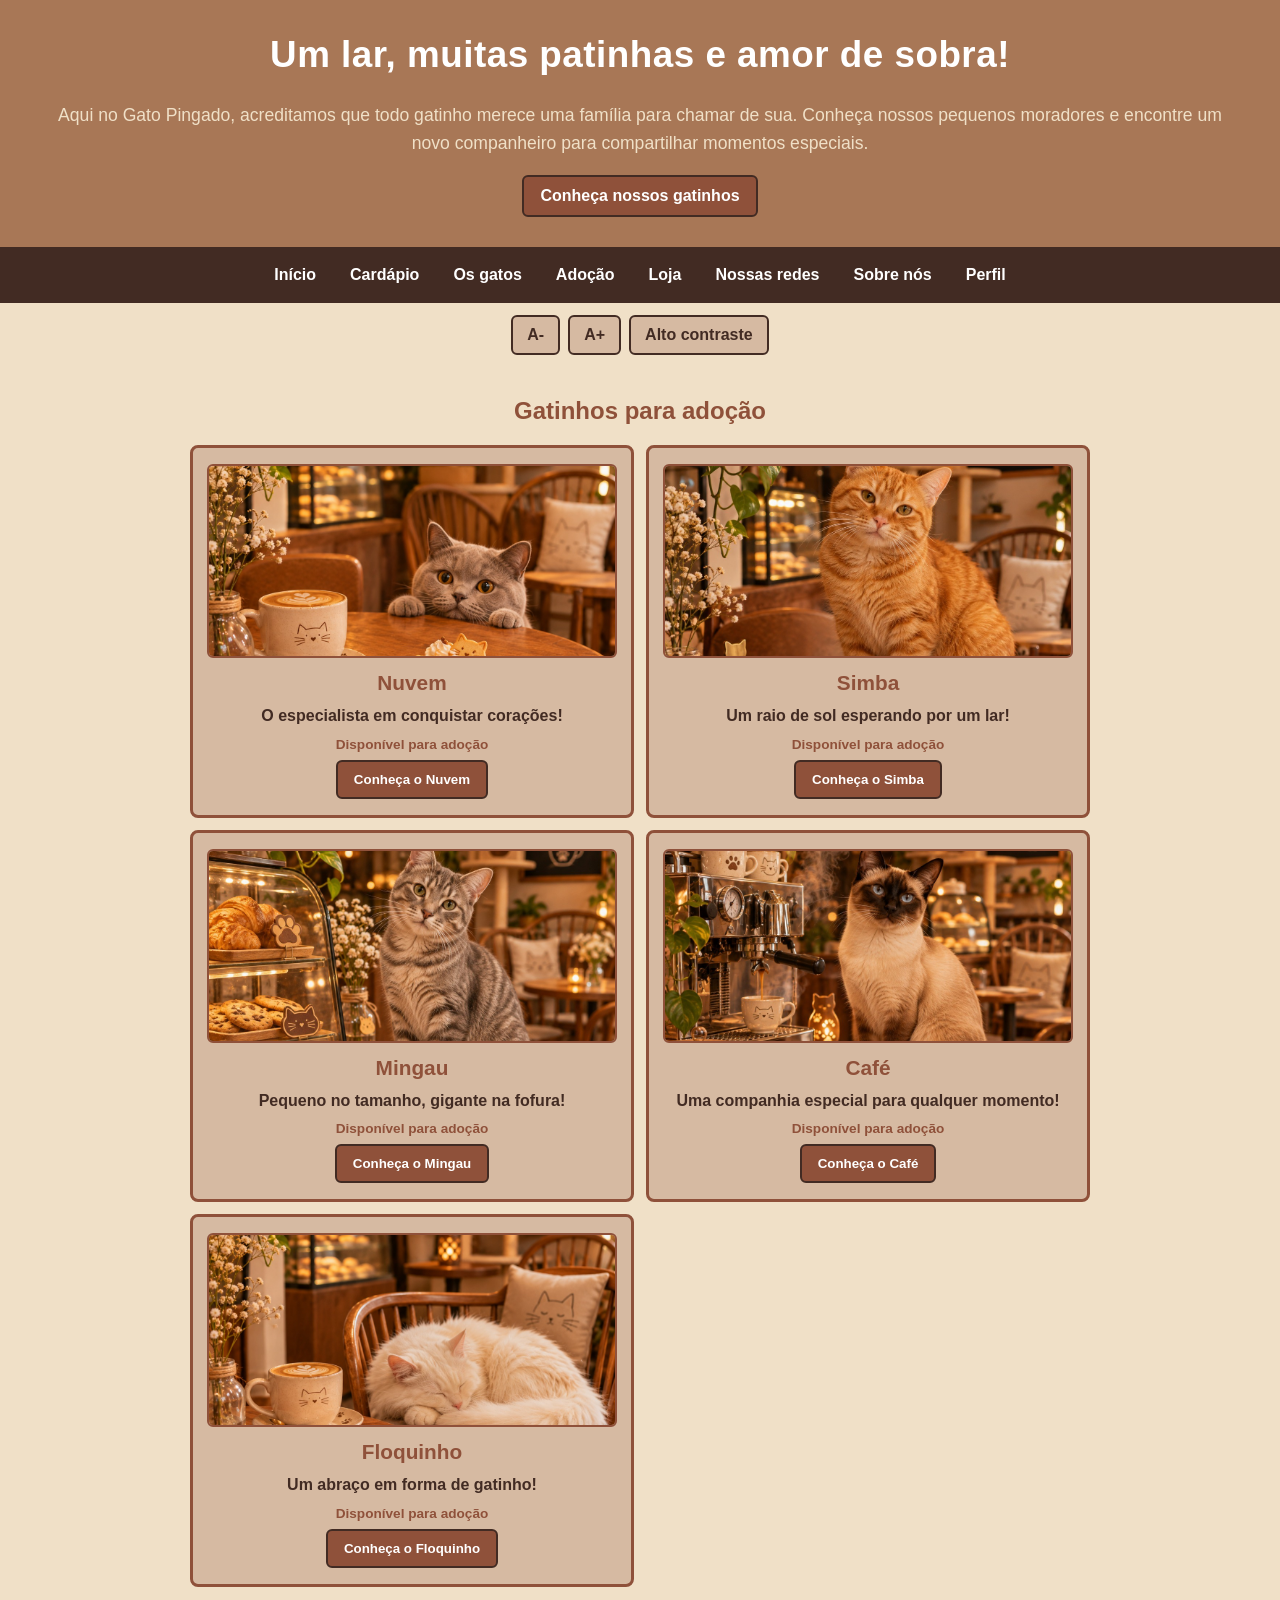
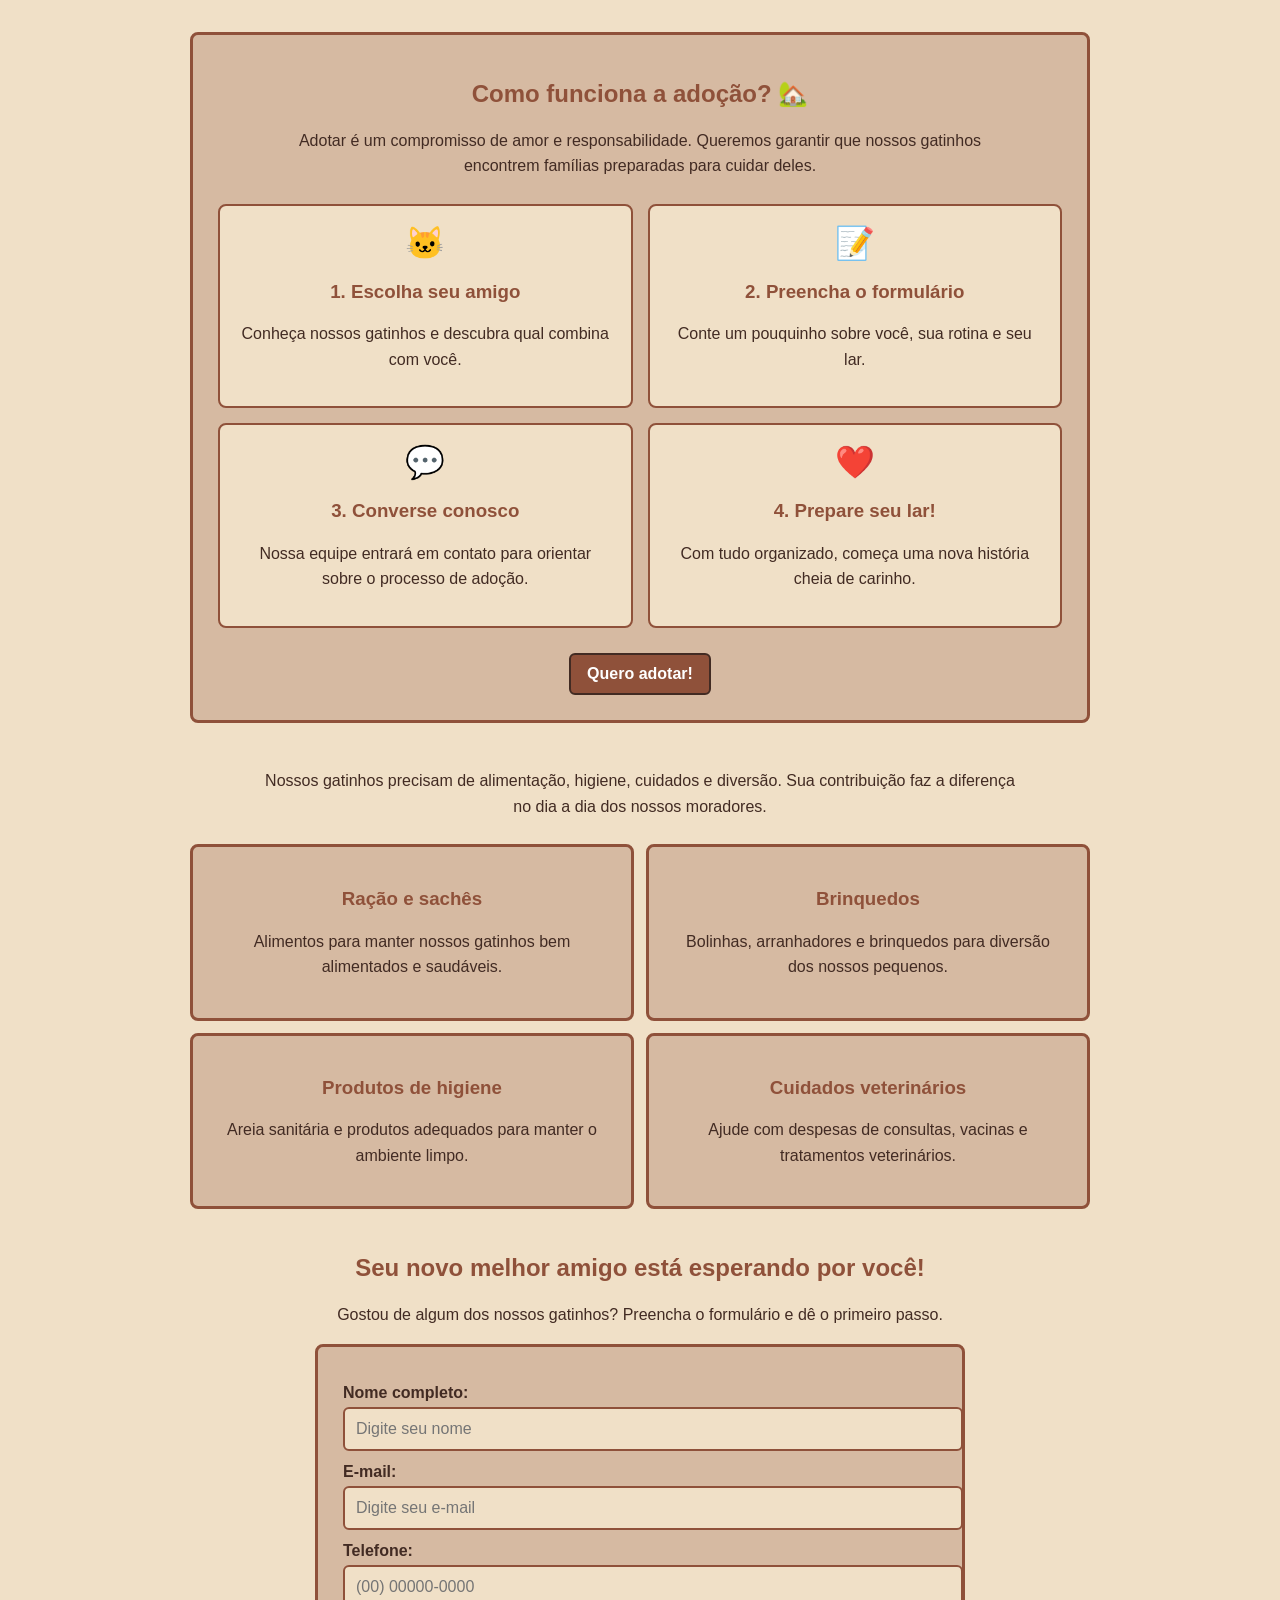
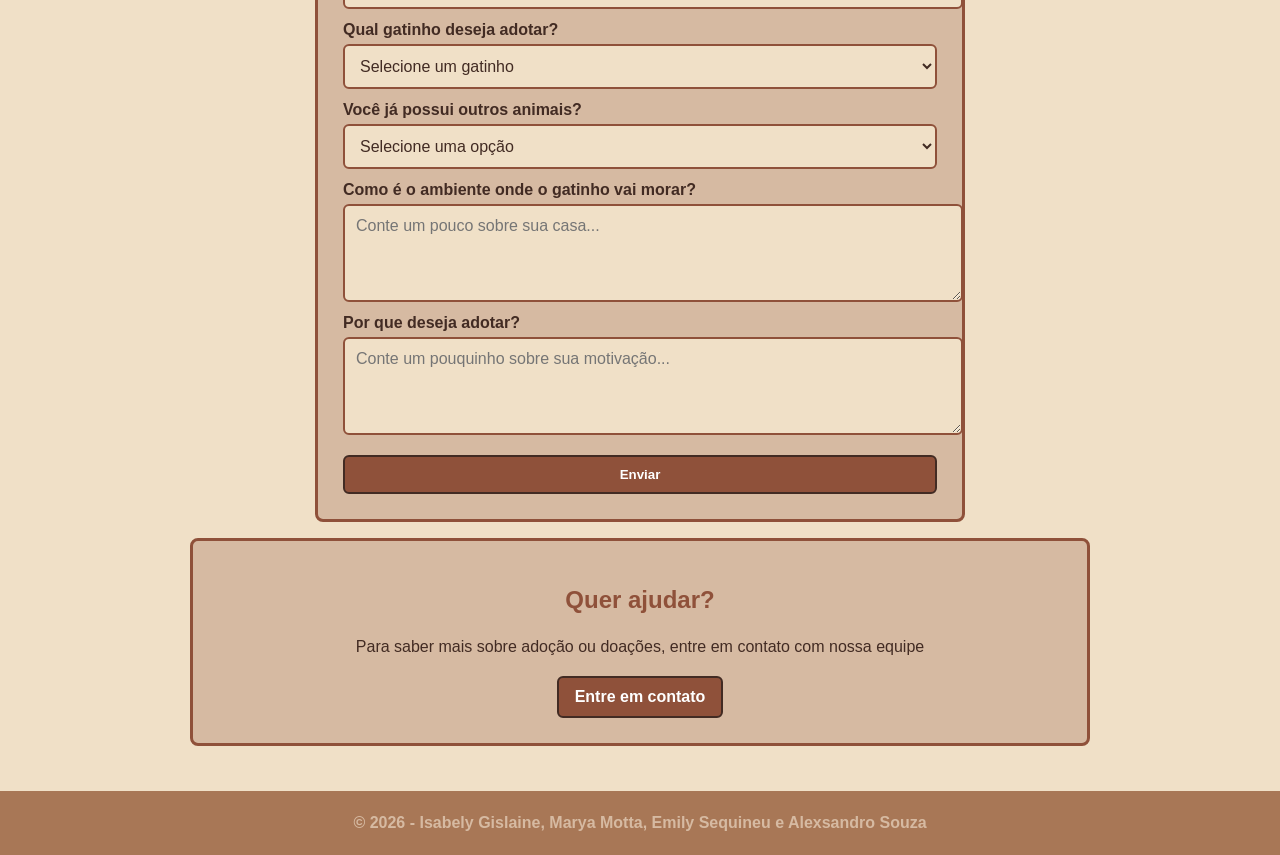
==== commit 7cde0cd6: "correç~so do nav bar "sobre-nos"" ====
--- a/adoção.html
+++ b/adoção.html
@@ -42,7 +42,7 @@
         <a href="adoção.html">Adoção</a>
         <a href="loja.html">Loja</a>
         <a href="redes.html">Nossas redes</a>
-        <a href="sobre.html">Sobre nós</a>
+        <a href="sobre-nos.html">Sobre nós</a>
         <a href="perfil.html">Perfil</a>
 
     </nav>
@@ -263,10 +263,8 @@
         <!-- ÁREA DE DOAÇÕES -->
         <section class="doacoes" id="doacoes">
 
-            <h2>Pequenas doações, grandes ronronados! 🎁</h2>
 
             <p class="texto-secao">
-                Nem todo mundo pode adotar, mas todo mundo pode ajudar!
 
                 Nossos gatinhos precisam de alimentação, higiene,
                 cuidados e diversão. Sua contribuição faz a diferença
@@ -277,7 +275,6 @@
             <div class="grid-doacoes">
 
                 <div class="doacao-card">
-                    <span>🥫</span>
                     <h3>Ração e sachês</h3>
                     <p>
                         Alimentos para manter nossos gatinhos
@@ -286,7 +283,6 @@
                 </div>
 
                 <div class="doacao-card">
-                    <span>🧶</span>
                     <h3>Brinquedos</h3>
                     <p>
                         Bolinhas, arranhadores e brinquedos
@@ -295,7 +291,6 @@
                 </div>
 
                 <div class="doacao-card">
-                    <span>🧼</span>
                     <h3>Produtos de higiene</h3>
                     <p>
                         Areia sanitária e produtos adequados
@@ -304,7 +299,6 @@
                 </div>
 
                 <div class="doacao-card">
-                    <span>🩺</span>
                     <h3>Cuidados veterinários</h3>
                     <p>
                         Ajude com despesas de consultas,
--- a/adoção.css
+++ b/adoção.css
@@ -6,8 +6,6 @@
     --cor-espresso: #422B23;
     --cor-rust: #8F513A;
 }
-
-
 
 
 body {
--- a/acessibilidade.css
+++ b/acessibilidade.css
@@ -85,13 +85,12 @@
 
 /* Chrome, Edge, Safari and Opera */
 *::-webkit-scrollbar {
-  width: 12px;
+  width: 18px;
   height: 12px;
 }
 
 *::-webkit-scrollbar-track {
   background-color: #fffbf0;
-  border-radius: 0;
 }
 
 *::-webkit-scrollbar-thumb {
@@ -99,13 +98,11 @@
   border-radius: 30px;
   min-height: 80px;
   min-width: 80px;
-  box-shadow: 0 0 6px rgba(245, 158, 11, 0.8);
+
 }
 *::-webkit-scrollbar-thumb:hover { background-color: #422b23; }
 *::-webkit-scrollbar-thumb:active { background-color: #92400e; }
 
-*::-webkit-scrollbar-corner { background-color: #fffbf0; }
-*::-webkit-scrollbar-button { display: none; }
 
 /* Firefox: apenas uma cor para o polegar e o trilho e uma palavra-chave de largura.
  Mantido dentro de @supports, porque o Chrome e o Edge 121+ ignoram todas as regras acima assim que scrollbar-color é definido. */
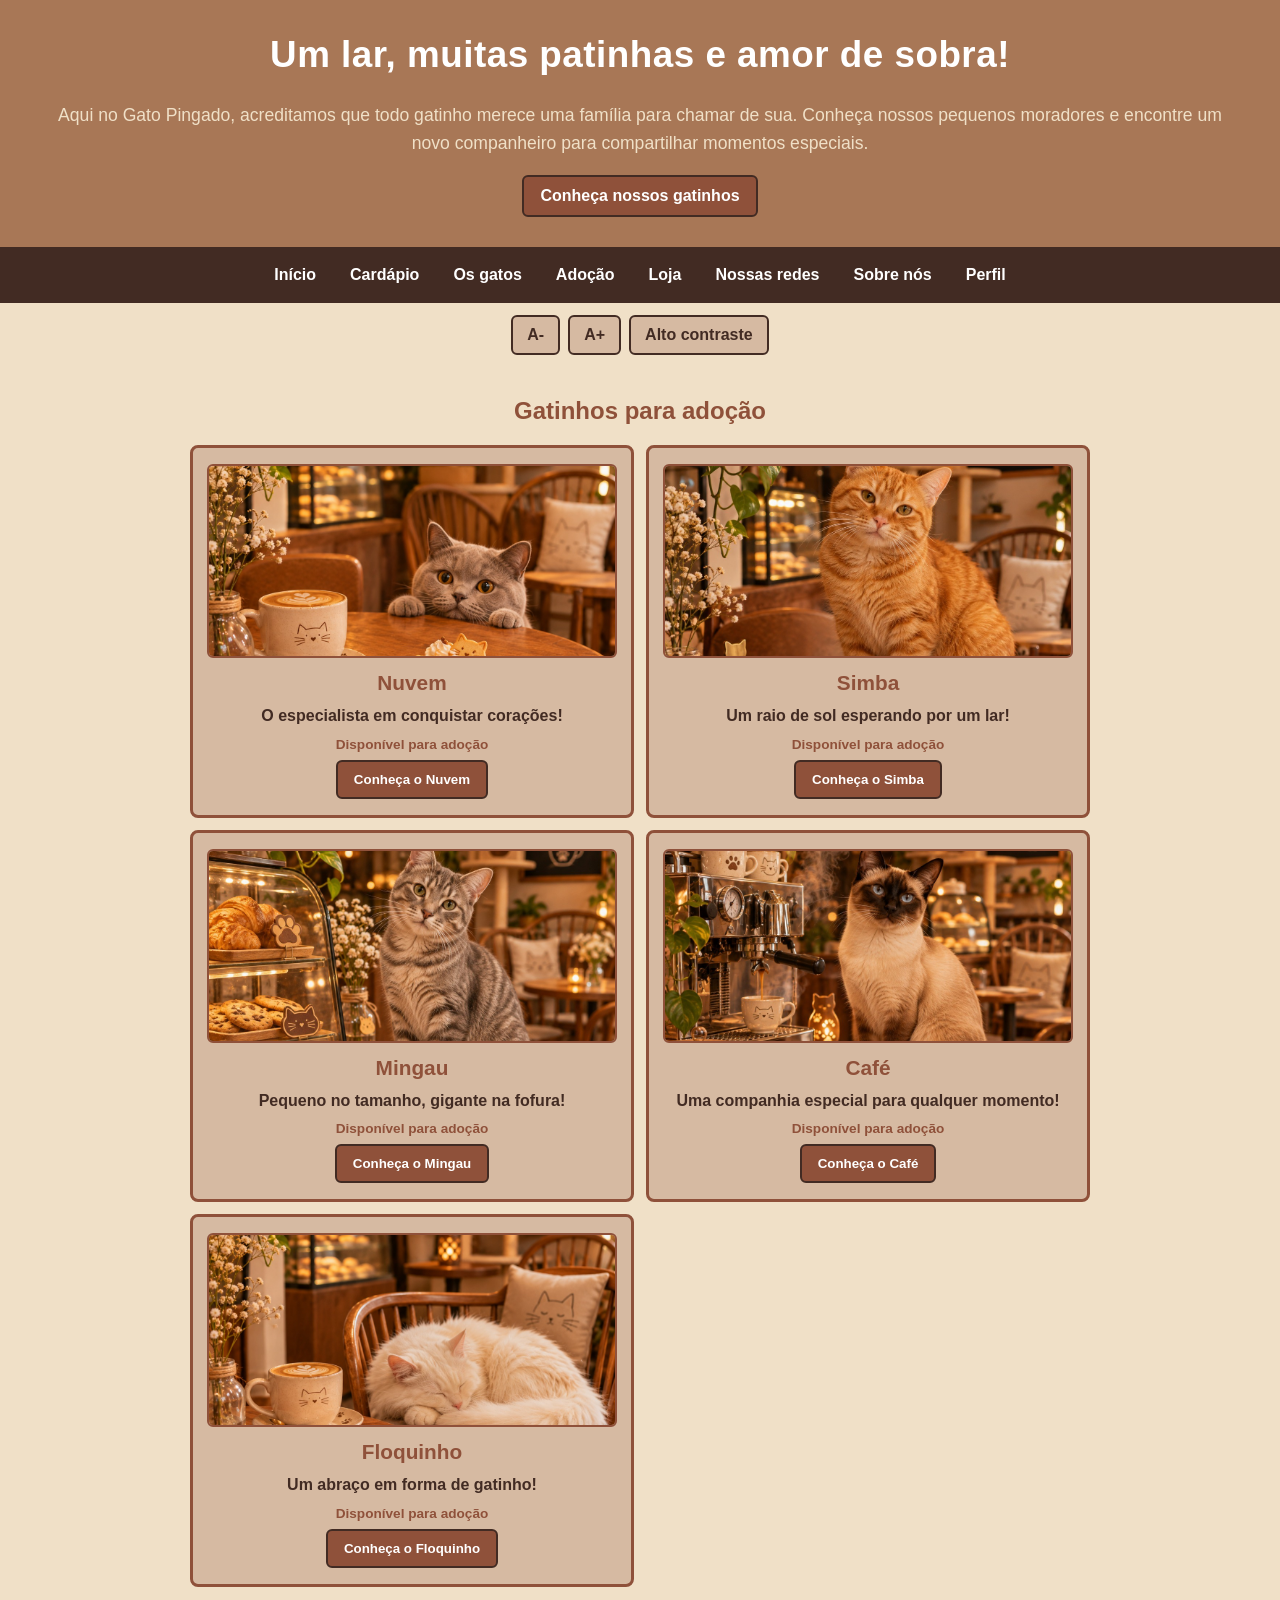
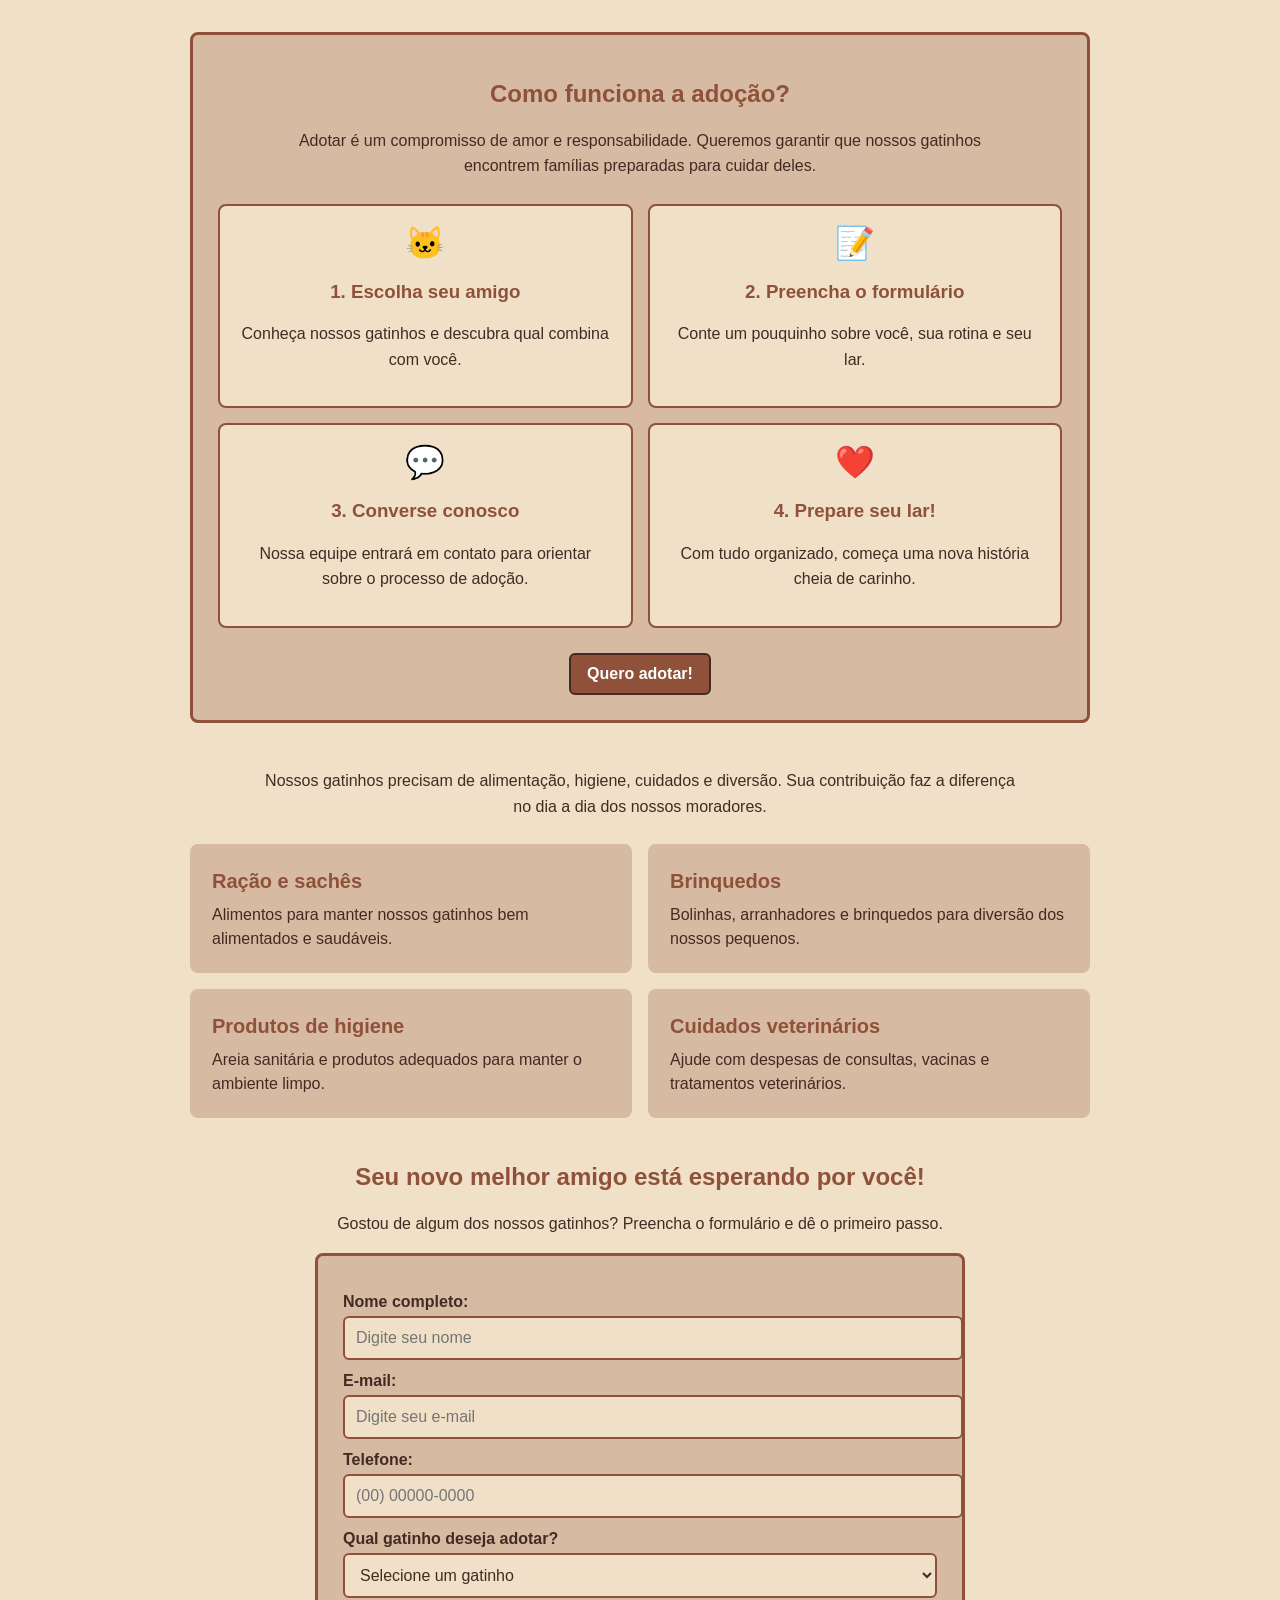
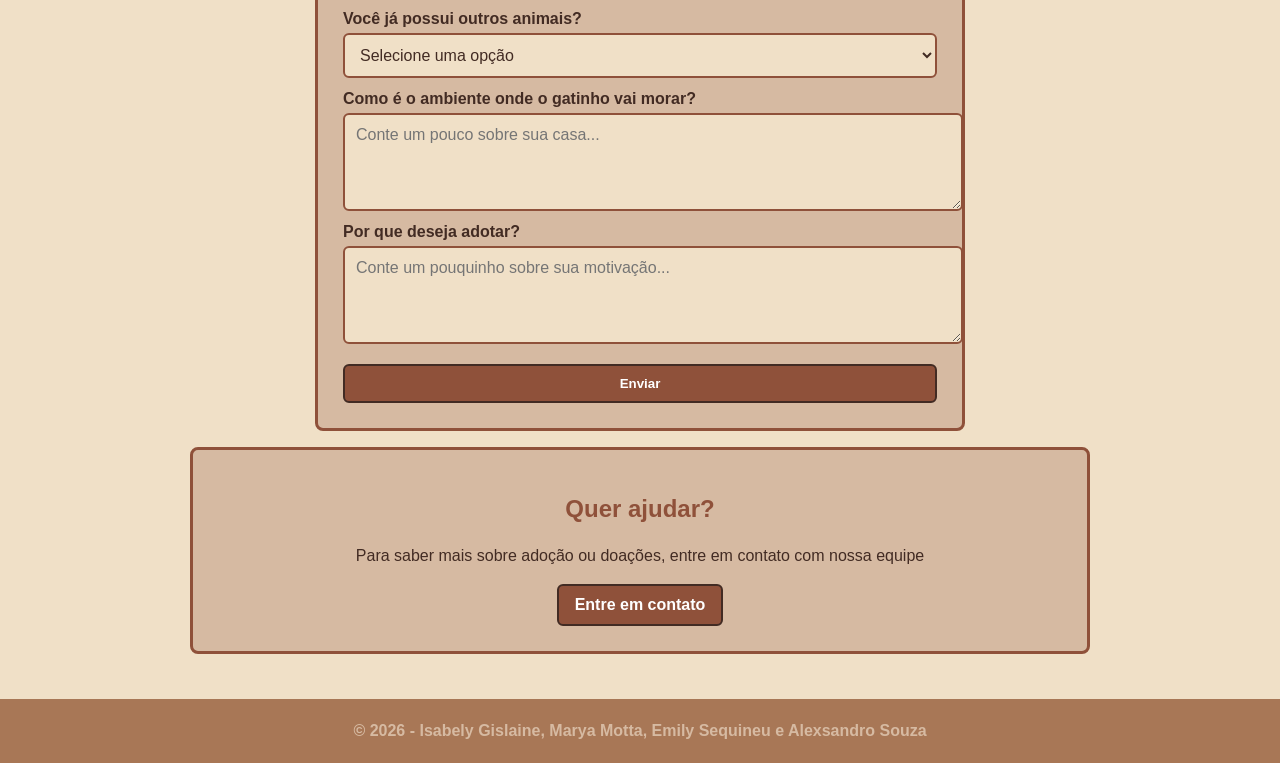
==== commit 3fd2a9ed: "cards de dosções mias bonitos, ajustes na acessibilidade" ====
--- a/adoção.html
+++ b/adoção.html
@@ -205,7 +205,7 @@
         <!-- COMO ADOTAR -->
         <section class="como-adotar" id="como-adotar">
 
-            <h2>Como funciona a adoção? 🏡</h2>
+            <h2>Como funciona a adoção? </h2>
 
             <p class="texto-secao">
                 Adotar é um compromisso de amor e responsabilidade.
@@ -272,41 +272,41 @@
             </p>
 
 
-            <div class="grid-doacoes">
-
-                <div class="doacao-card">
-                    <h3>Ração e sachês</h3>
-                    <p>
-                        Alimentos para manter nossos gatinhos
-                        bem alimentados e saudáveis.
-                    </p>
-                </div>
-
-                <div class="doacao-card">
-                    <h3>Brinquedos</h3>
-                    <p>
-                        Bolinhas, arranhadores e brinquedos
-                        para diversão dos nossos pequenos.
-                    </p>
-                </div>
-
-                <div class="doacao-card">
-                    <h3>Produtos de higiene</h3>
-                    <p>
-                        Areia sanitária e produtos adequados
-                        para manter o ambiente limpo.
-                    </p>
-                </div>
-
-                <div class="doacao-card">
-                    <h3>Cuidados veterinários</h3>
-                    <p>
-                        Ajude com despesas de consultas,
-                        vacinas e tratamentos veterinários.
-                    </p>
-                </div>
-
-            </div>
+         <div class="grid-doacoes">
+
+    <div class="doacao-card">
+        <h3>Ração e sachês</h3>
+        <p>
+            Alimentos para manter nossos gatinhos
+            bem alimentados e saudáveis.
+        </p>
+    </div>
+
+    <div class="doacao-card">
+        <h3>Brinquedos</h3>
+        <p>
+            Bolinhas, arranhadores e brinquedos
+            para diversão dos nossos pequenos.
+        </p>
+    </div>
+
+    <div class="doacao-card">
+        <h3>Produtos de higiene</h3>
+        <p>
+            Areia sanitária e produtos adequados
+            para manter o ambiente limpo.
+        </p>
+    </div>
+
+    <div class="doacao-card">
+        <h3>Cuidados veterinários</h3>
+        <p>
+            Ajude com despesas de consultas,
+            vacinas e tratamentos veterinários.
+        </p>
+    </div>
+
+</div>
 
 
 
--- a/adoção.css
+++ b/adoção.css
@@ -213,7 +213,7 @@
 }
 
 
-/* Área de doações */
+/* Área de doações - Modelo visual estruturado */
 .doacoes {
     text-align: center;
 }
@@ -221,30 +221,34 @@
 .grid-doacoes {
     display: grid;
     grid-template-columns: repeat(2, 1fr);
-    gap: 12px;
+    gap: 16px;
     margin: 25px 0;
 }
 
 .doacao-card {
+    background: var(--cor-warmBeige);
+
+    border-radius: 8px;
     padding: 22px;
-    background: var(--cor-warmBeige);
-    border: 3px solid var(--cor-rust);
-    border-radius: 8px;
-    transition: transform 0.2s;
-}
-
-.doacao-card:hover {
-    transform: scale(1.02);
-}
-
-.doacao-card span {
-    font-size: 2.2rem;
-}
+    text-align: left;
+    display: flex;
+    flex-direction: column;
+    gap: 10px;
+}
+
+
 
 .doacao-card h3 {
-    color: var(--cor-rust);
-}
-
+    margin: 4px 0 0;
+    color: var(--cor-rust);
+    font-size: 1.25rem;
+}
+
+.doacao-card p {
+    margin: 0;
+    line-height: 1.5;
+    color: var(--cor-espresso);
+}
 
 
 
--- a/acessibilidade.css
+++ b/acessibilidade.css
@@ -69,6 +69,25 @@
     color: #fff;
 }
 
+
+body.alto-contraste .formulario-adocao input,
+body.alto-contraste .formulario-adocao select,
+body.alto-contraste .formulario-adocao textarea,
+body.alto-contraste .etapas,
+body.alto-contraste .contato,
+body.alto-contraste .modal-conteudo,
+body.alto-contraste .formulario-adocao form,
+body.alto-contraste .doacao-card,
+body.alto-contraste .grid-item,
+body.alto-contraste .etapa, 
+body.alto-contraste .como-adotar { 
+    background: var(--cor-espresso);
+}
+body.alto-contraste .fechar{
+    background-color: var(--cor-cream);
+}
+
+
 /* RESPONSIVIDADE */
 @media (max-width: 600px) {
     .acessibilidade-botao {
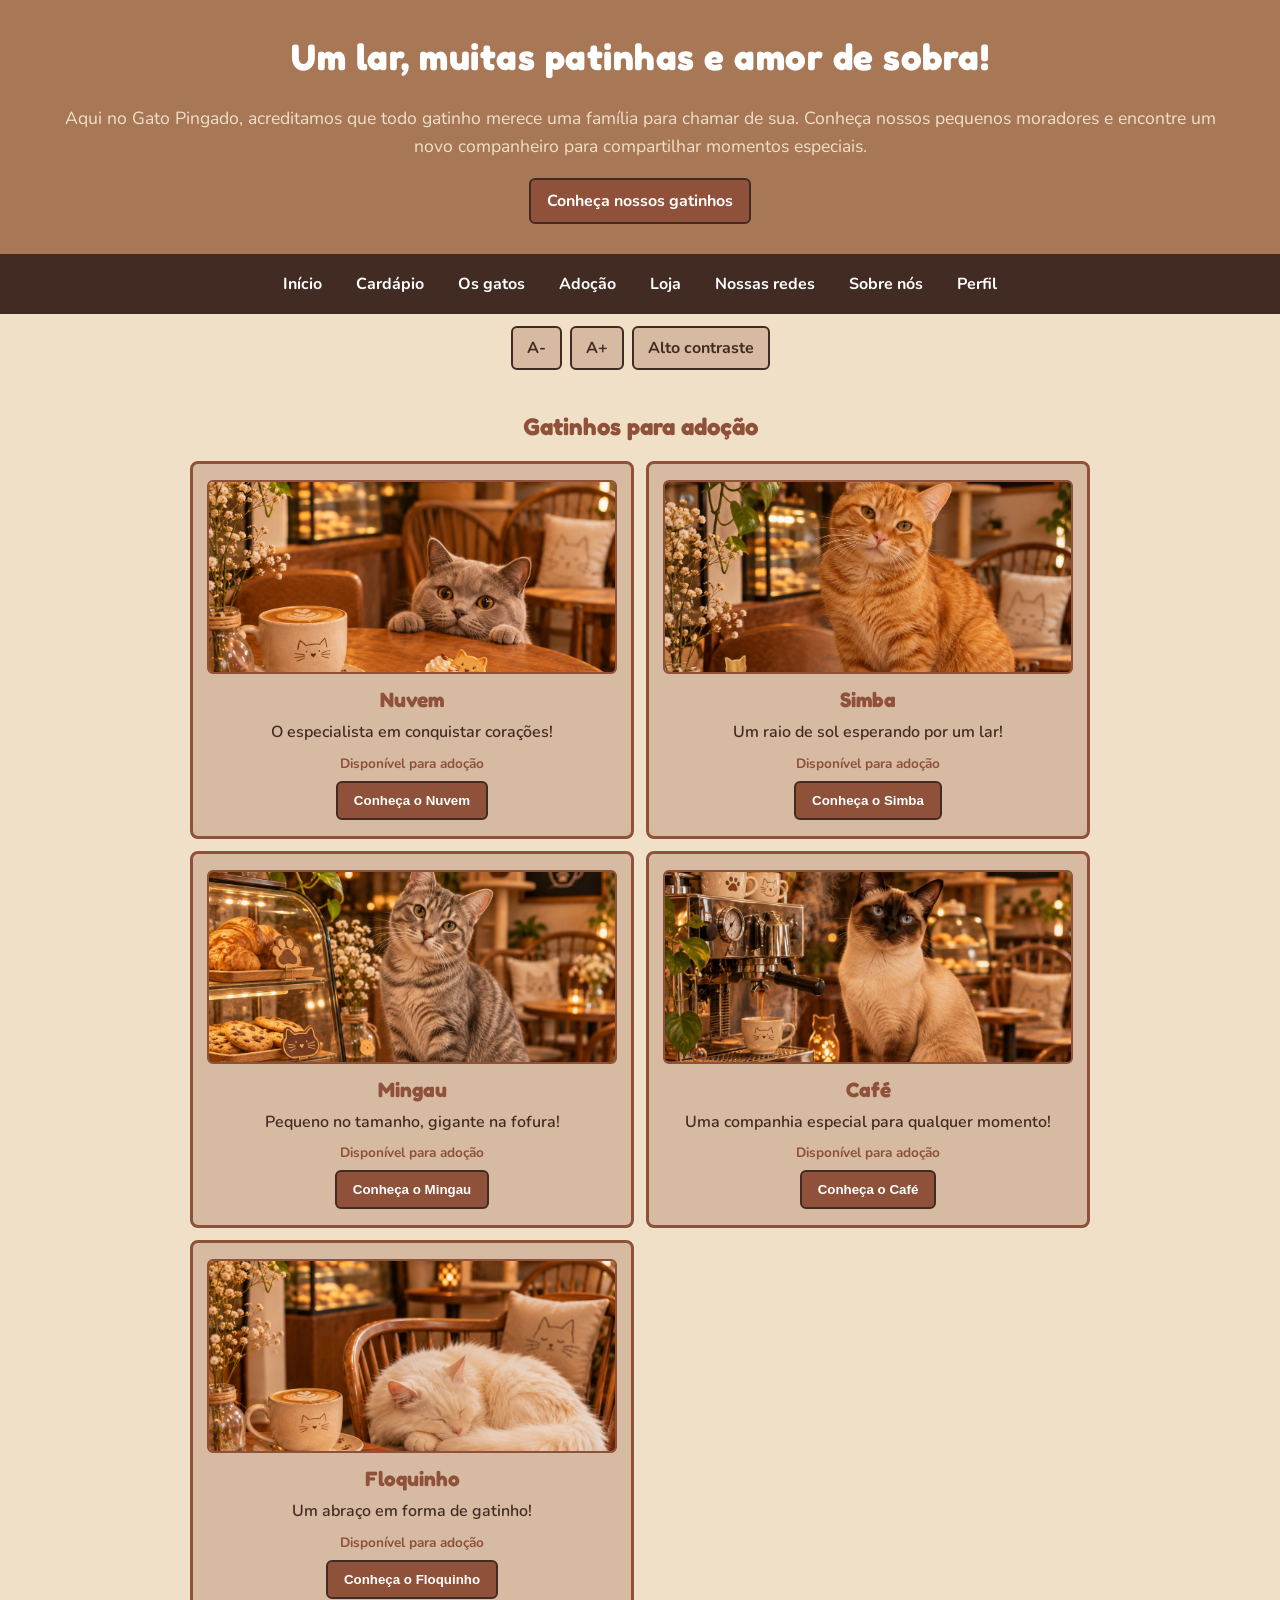
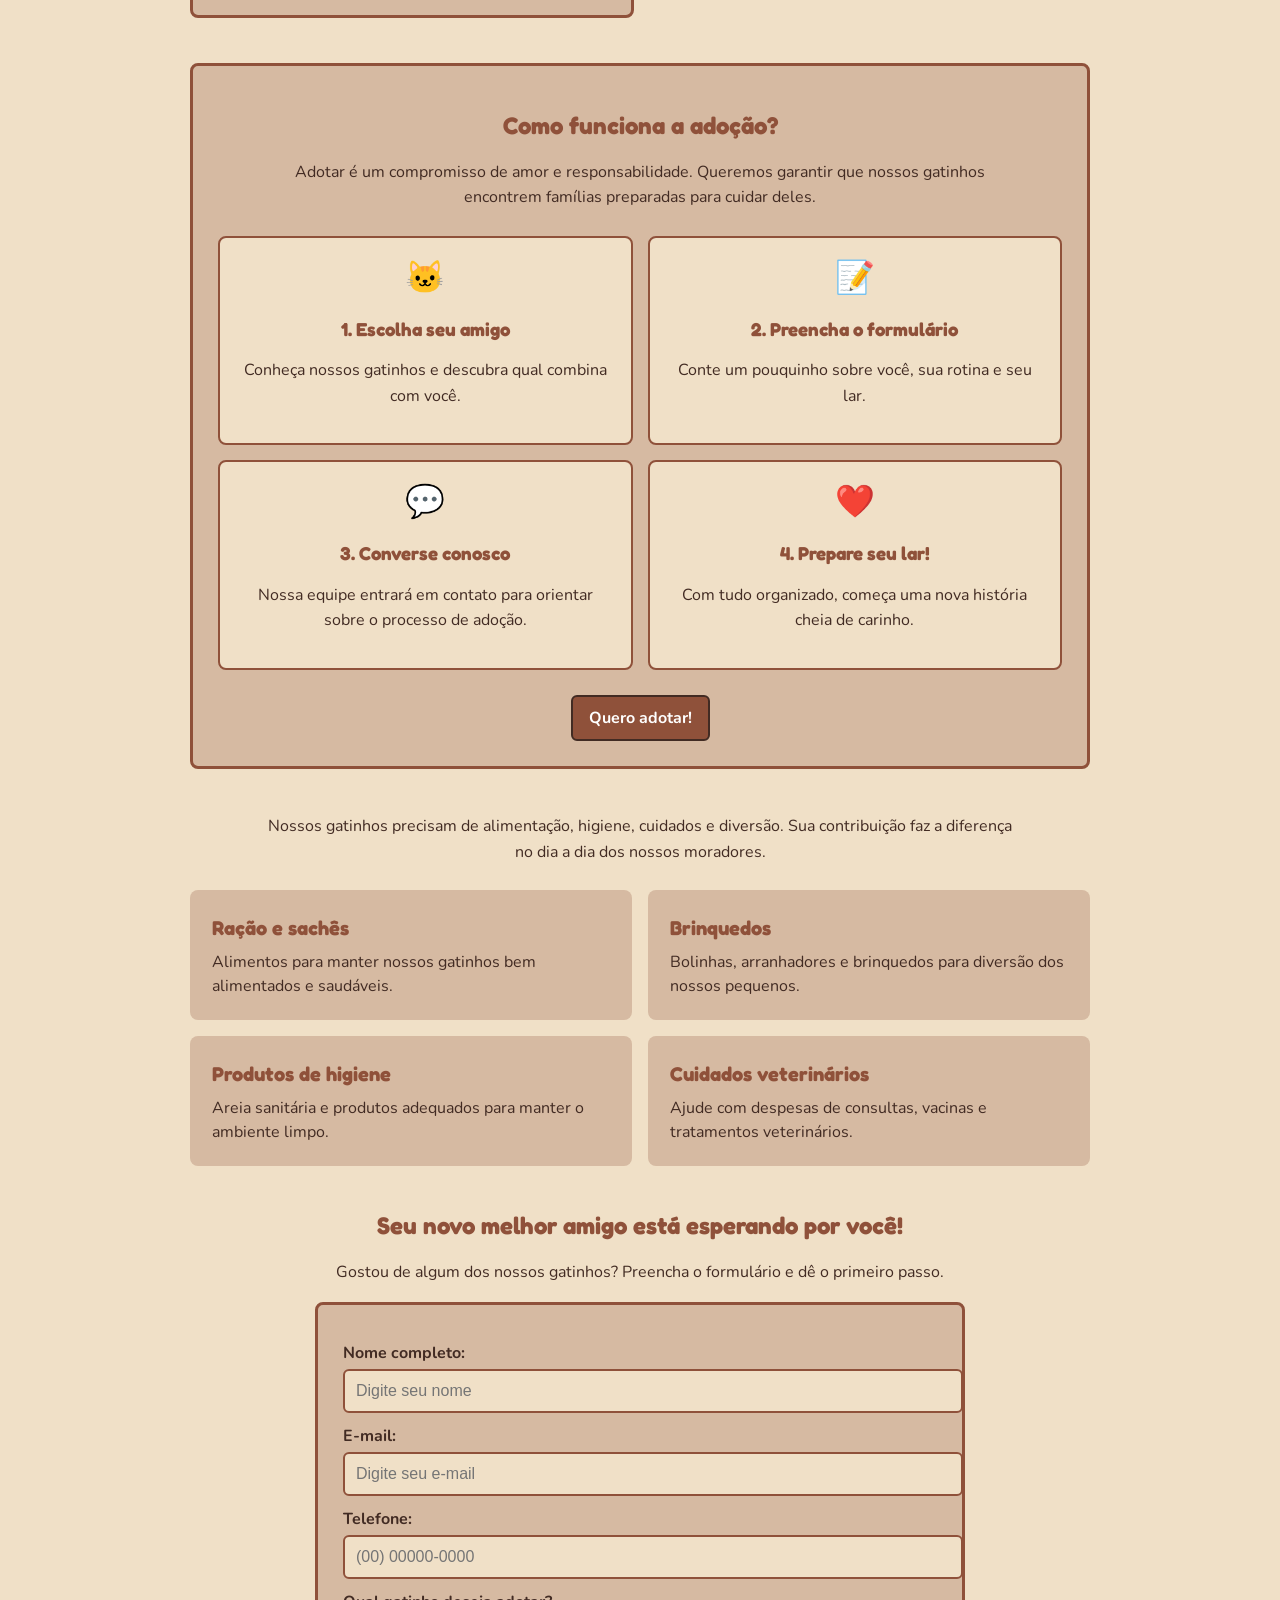
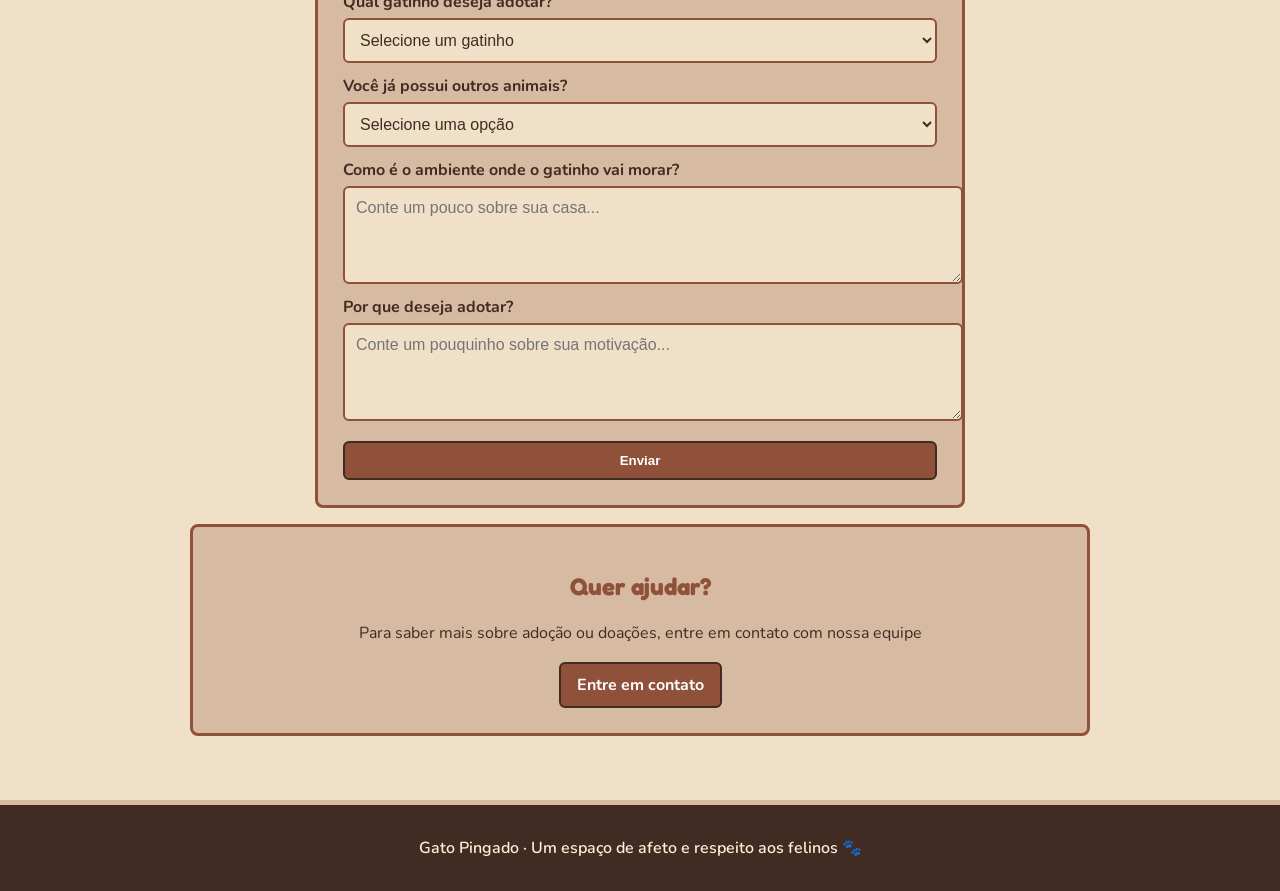
==== commit 7af57e57: "padronizando o footer e a fonte" ====
--- a/adoção.html
+++ b/adoção.html
@@ -509,17 +509,10 @@
     </script>
 
 
-    <!-- RODAPÉ -->
-    <footer id="rodape" class="rodape">
-
-        <p>
-            <strong>
-                &copy; 2026 - Isabely Gislaine, Marya Motta, Emily Sequineu e Alexsandro Souza
-            </strong>
-        </p>
-
-
-    </footer>
+<!-- RODAPÉ -->
+<footer class="site-footer">
+    <p>Gato Pingado · Um espaço de afeto e respeito aos felinos 🐾</p>
+</footer>
 
 </body>
 </html>
--- a/adoção.css
+++ b/adoção.css
@@ -1,3 +1,6 @@
+@import url('https://fonts.googleapis.com/css2?family=Fredoka:wght@400;600;700&family=Nunito:wght@400;600;700&display=swap');
+
+
 /* Estilos gerais */
 :root {
     --cor-caramel: #A87756;
@@ -12,10 +15,12 @@
     margin: 0;
     background: var(--cor-cream);
     color: var(--cor-espresso);
-    font-family: Arial, Helvetica, sans-serif;
-}
-
-
+    font-family: 'Nunito', sans-serif;
+}
+
+h1, h2, h3, h4 {
+    font-family: 'Fredoka', sans-serif;;
+}
 
 
 /* Cabeçalho */
@@ -35,7 +40,6 @@
     font-size: 2.3rem;
     font-weight: 800;
     letter-spacing: 0.5px;
-    font-family: isometra, sans-serif;
 }
 
 .slogan {
@@ -384,22 +388,35 @@
 }
 
 
-/* Rodapé */
-.rodape {
-    padding: 18px;
-    background: var(--cor-caramel);
-    color: var(--cor-warmBeige);
-    text-align: center;
-}
-
-.rodape p {
-    margin: 5px 0;
-}
+/* =========================================
+    RODAPÉ DA EMYYY
+========================================= */
+
+.site-footer {
+    background-color: var(--cor-espresso);
+    color: #FFF1D6;
+    text-align: center;
+    padding: 2rem 5%;
+    margin-top: 4rem;
+    border-top: 5px solid var(--cor-warmBeige);
+}
+
+.site-footer p {
+    margin: 0;
+    font-weight: 600;
+}
+
 
 
 /* RESPONSIVIDADE */
 
 @media (max-width: 650px) {
+    
+    /*RODAPÉ */
+        .site-footer {
+        padding: 2rem 1rem;
+        font-size: 0.9rem;
+    }
 
 
     .menu {
--- a/acessibilidade.css
+++ b/acessibilidade.css
@@ -80,7 +80,8 @@
 body.alto-contraste .doacao-card,
 body.alto-contraste .grid-item,
 body.alto-contraste .etapa, 
-body.alto-contraste .como-adotar { 
+body.alto-contraste .como-adotar,
+body.alto-contraste .cabecalho{ 
     background: var(--cor-espresso);
 }
 body.alto-contraste .fechar{
@@ -101,7 +102,7 @@
     }
 }
 
-
+/* barrinha linda */
 /* Chrome, Edge, Safari and Opera */
 *::-webkit-scrollbar {
   width: 18px;
@@ -129,5 +130,5 @@
   * {
     scrollbar-width: auto;
     scrollbar-color: #8f513a #fffbf0;
-  }
+    }
 }
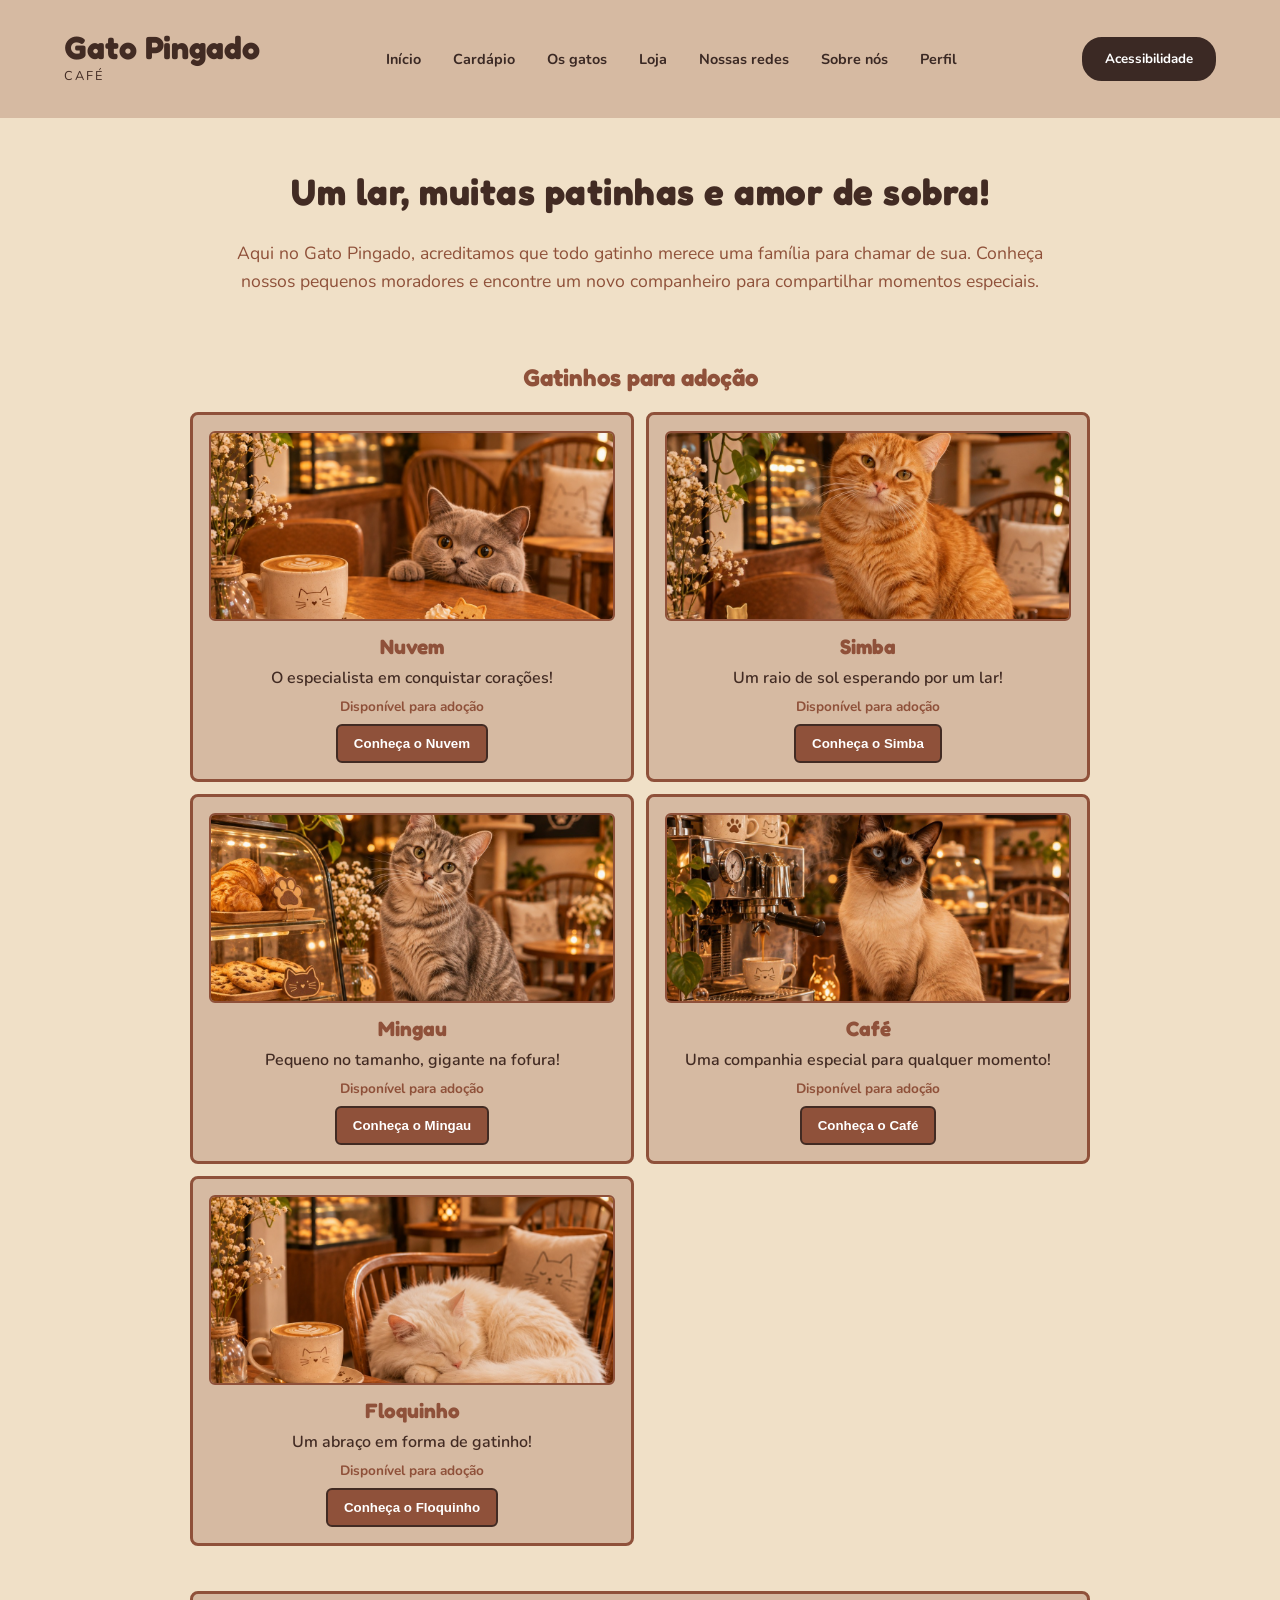
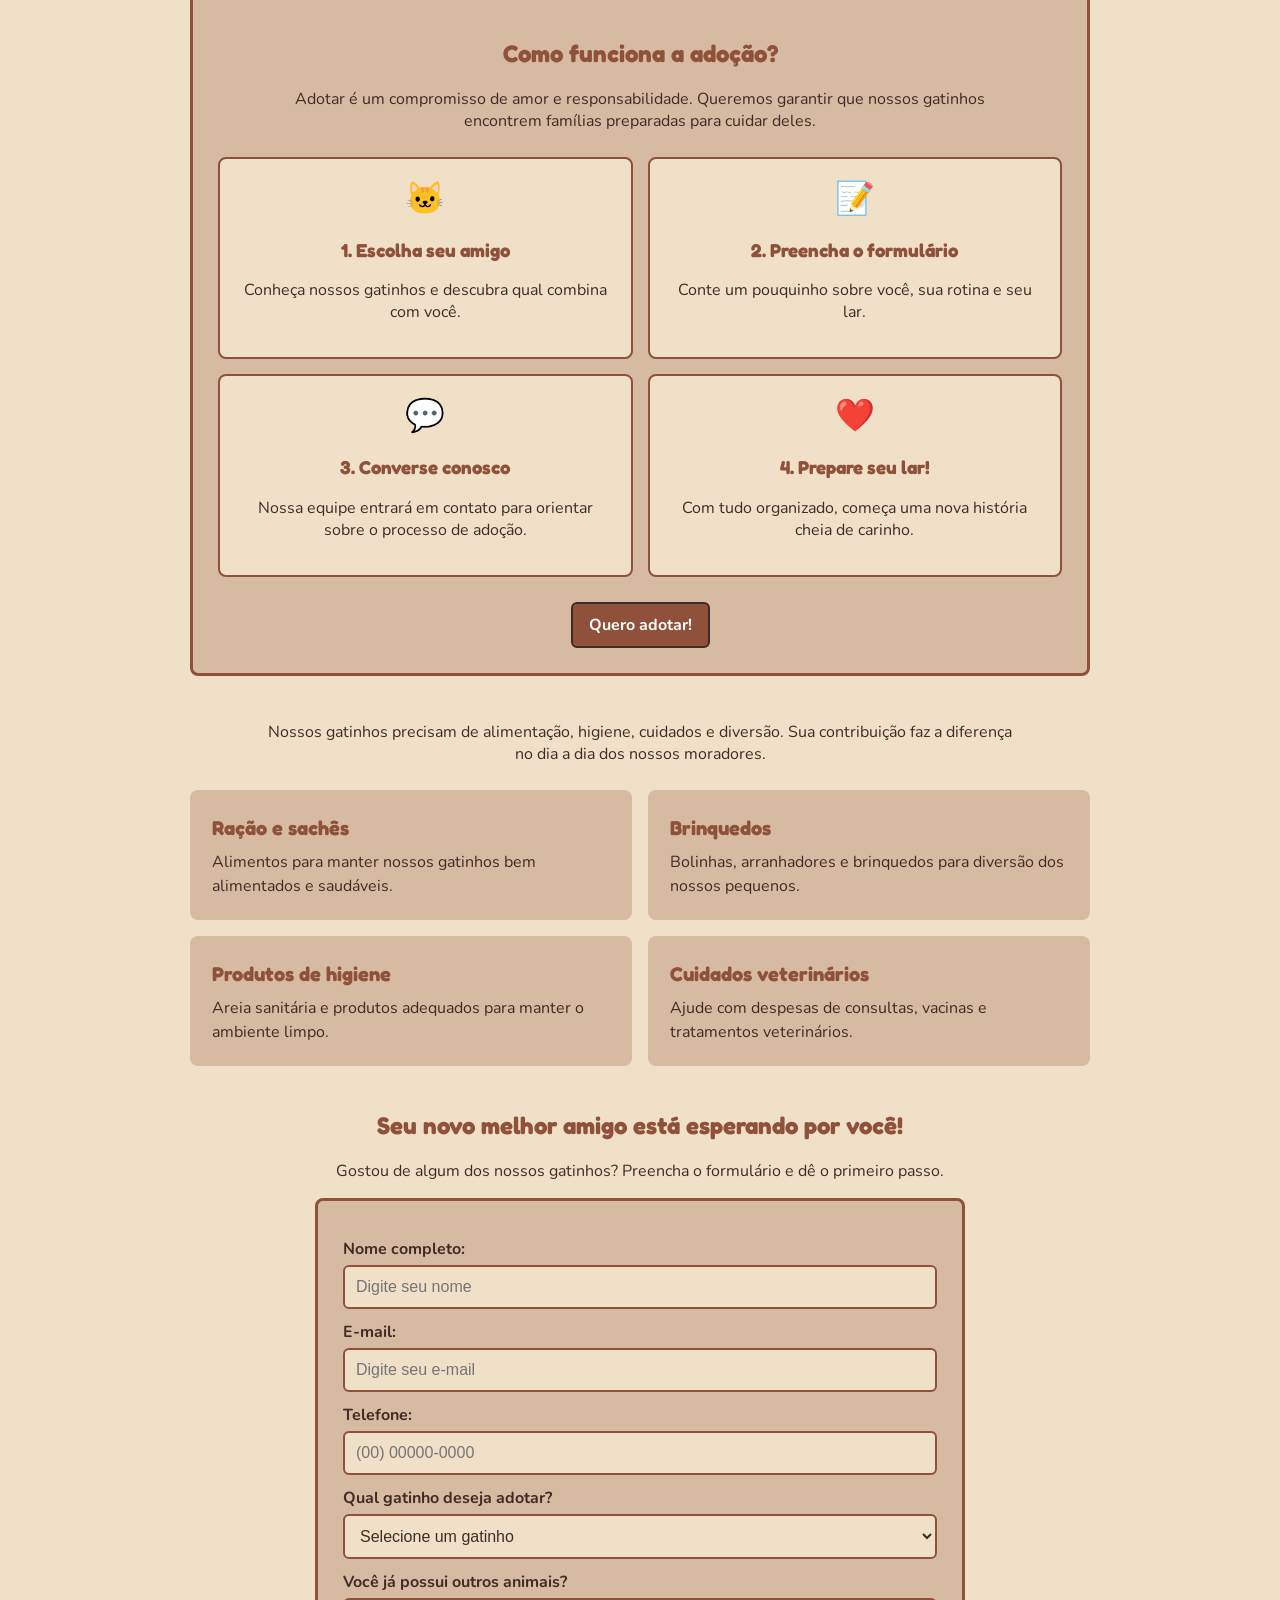
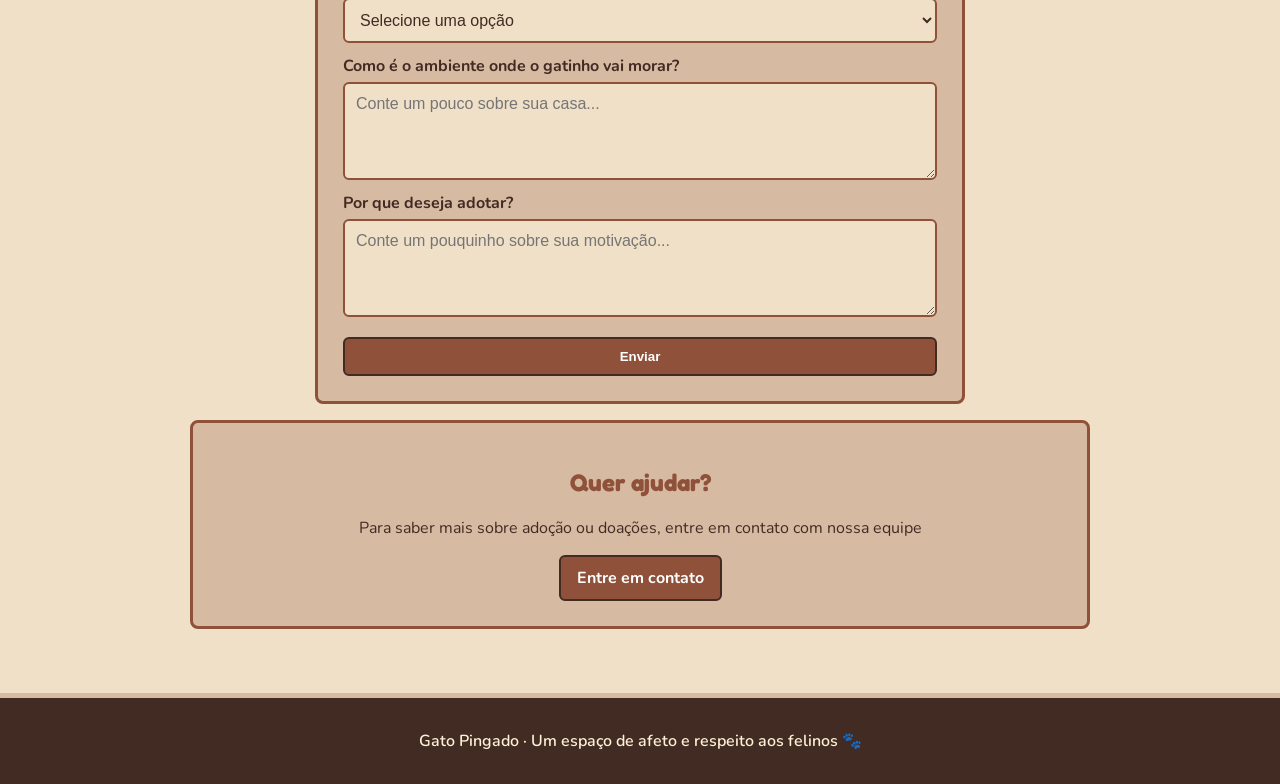
==== commit 5fd20918: "padronizando cabecalho e ficando loca" ====
--- a/adoção.html
+++ b/adoção.html
@@ -11,54 +11,75 @@
     <link rel="stylesheet" href="acessibilidade.css">
 </head>
 
-<body id="pagina">
-<script src="acessibilidade.js" defer></script>
-
-    <!-- CABEÇALHO -->
-    <header class="cabecalho" id="inicio">
-        <div class="cabecalho-conteudo">
-
-            <h1 class="titulo">Um lar, muitas patinhas e amor de sobra!</h1>
-
-            <p class="slogan">
-                Aqui no Gato Pingado, acreditamos que todo gatinho merece
-                uma família para chamar de sua. Conheça nossos pequenos
-                moradores e encontre um novo companheiro para compartilhar
-                momentos especiais.
-            </p>
-
-            <a href="#gatinhos" class="botao">Conheça nossos gatinhos</a>
-
-        </div>
-    </header>
-
-
-    <!-- MENU DE NAVEGAÇÃO -->
-    <nav class="menu">
-
+<body>
+    <script src="acessibilidade.js"></script>
+    
+<header>
+    <div class="logo">
+        <h1>Gato Pingado</h1>
+        <span>CAFÉ</span>
+    </div>
+
+    <nav>
+        
         <a href="index.html">Início</a>
         <a href="cardapio.html">Cardápio</a>
         <a href="gatos.html">Os gatos</a>
-        <a href="adoção.html">Adoção</a>
         <a href="loja.html">Loja</a>
         <a href="redes.html">Nossas redes</a>
         <a href="sobre-nos.html">Sobre nós</a>
         <a href="perfil.html">Perfil</a>
-
+        
     </nav>
 
-        <div class="acessibilidade-botao" aria-label="Ajustes de Acessibilidade">
-            <button type="button"
-            id="diminuir-fonte" aria-label="Diminuir tamanho da fonte">A-</button>
-            <button type="button"
-            id="aumentar-fonte" aria-label="Aumentar tamanho da fonte">A+</button>
-            <button type="button"
-            id="alto-contraste" aria-pressed="false">Alto contraste</button>
-        </div>
-
-    <main id="conteudo-principal">
-
-
+    <div class="acessibilidade-botao">
+
+    <button
+        type="button"
+        id="abrir-acessibilidade"
+        class="botao-acessibilidade"
+        aria-expanded="false"
+        aria-controls="painel-acessibilidade">
+
+        Acessibilidade
+
+    </button>
+
+    <div class="painel-acessibilidade" id="painel-acessibilidade" hidden>
+
+        <button type="button" id="diminuir-fonte">
+            A-
+        </button>
+
+        <button type="button" id="aumentar-fonte">
+            A+
+        </button>
+
+        <button type="button" id="alto-contraste" aria-pressed="false">
+            Alto contraste
+        </button>
+
+    </div>
+
+    
+</header>
+   
+        
+        <main id="conteudo-principal">
+            
+            
+                <div class="introducao">
+            
+                    <h1 class="titulo">Um lar, muitas patinhas e amor de sobra!</h1>
+            
+                    <p class="slogan">
+                        Aqui no Gato Pingado, acreditamos que todo gatinho merece
+                        uma família para chamar de sua. Conheça nossos pequenos
+                        moradores e encontre um novo companheiro para compartilhar
+                        momentos especiais.
+                    </p>
+            
+                </div>
 
 
         <!-- GATINHOS DISPONÍVEIS -->
--- a/adoção.css
+++ b/adoção.css
@@ -10,6 +10,11 @@
     --cor-rust: #8F513A;
 }
 
+* {
+
+    box-sizing: border-box;
+}
+
 
 body {
     margin: 0;
@@ -23,15 +28,55 @@
 }
 
 
+
 /* Cabeçalho */
-.cabecalho {
-    background: var(--cor-caramel);
-    color: white;
-    padding: 28px 20px 30px 20px;
-    text-align: center;
-}
-
-.cabecalho-conteudo {
+header {
+
+    display: flex;
+    justify-content: space-between;
+    align-items: center;
+    padding: 2rem 5%;
+    background-color: var(--cor-warmBeige);
+}
+
+
+.logo h1 {
+    margin: 0;
+    padding: 0;
+    font-size: 2rem;
+    line-height: 1;
+}
+
+
+.logo span {
+    font-size: 0.8rem;
+    letter-spacing: 2px;
+}
+
+
+nav {
+    display: flex;
+    gap: 2rem;
+}
+
+
+nav a {
+    text-decoration: none;
+    color: #3B2924;
+    font-weight: 700;
+    font-size: 0.9rem;
+    transition: color 0.3s ease;
+}
+
+
+/* Efeito ao passar o mouse nos links do menu */
+nav a:hover {
+    color: var(--cor-rust);
+}
+
+
+
+.introducao {
     margin: 0 30px;
 }
 
@@ -44,35 +89,11 @@
 
 .slogan {
     margin: 20px 0 18px;
-    color: var(--cor-cream);
+    color: var(--cor-rust);
     font-size: 1.1rem;
     line-height: 1.6;
 }
 
-
-/* Menu */
-.menu {
-    display: flex;
-    justify-content: center;
-    flex-wrap: wrap;
-    gap: 8px;
-    padding: 12px 16px;
-    background: var(--cor-espresso);
-}
-
-.menu a {
-    padding: 7px 13px;
-    border-radius: 6px;
-    color: white;
-    text-decoration: none;
-    font-weight: 700;
-}
-
-.menu a:hover {
-    background: var(--cor-warmBeige);
-    color: var(--cor-espresso);
-    text-decoration: underline;
-}
 
 
 /* Conteúdo principal */
@@ -91,9 +112,7 @@
     margin-bottom: 20px;
 }
 
-section p {
-    line-height: 1.6;
-}
+
 
 .introducao {
     text-align: center;
@@ -419,10 +438,6 @@
     }
 
 
-    .menu {
-        flex-wrap: wrap;
-    }
-
     .grid,
     .grid-doacoes,
     .etapas {
@@ -445,9 +460,6 @@
         margin: 0 5px;
     }
 
-    .titulo {
-        font-size: 1.8rem;
-    }
- 
+
 
 }
--- a/acessibilidade.css
+++ b/acessibilidade.css
@@ -1,29 +1,85 @@
+/* =====================================
+   MENU DE ACESSIBILIDADE
+===================================== */
 
-/* BOTÕES DE ACESSIBILIDADE */
 .acessibilidade-botao {
+    position: relative;
     display: flex;
-    justify-content: center;
     align-items: center;
-    flex-wrap: wrap;
-    gap: 8px;
-    padding: 12px;
 }
 
-.acessibilidade-botao button {
-    padding: 9px 14px;
-    border: 2px solid var(--cor-espresso);
-    border-radius: 6px;
-    background: var(--cor-warmBeige);
-    color: var(--cor-espresso);
-    font: inherit;
+/* BOTÃO PRINCIPAL */
+
+.botao-acessibilidade {
+    background-color: #3B2924;
+    color: #FFFFFF;
+    border: 2px solid #3B2924;
+    border-radius: 20px;
+    padding: 0.7rem 1.3rem;
+    font-family: 'Nunito', sans-serif;
+    font-weight: bold;
+    cursor: pointer;
+    transition: background-color 0.3s ease;
+}
+
+.botao-acessibilidade:hover {
+    background-color: #8F513A;
+    color: #FFFFFF;
+    border-color: #8F513A;
+}
+
+/* PAINEL DE OPÇÕES */
+
+.painel-acessibilidade {
+    position: absolute;
+    top: calc(100% + 10px);
+    right: 0;
+    z-index: 1000;
+
+    display: grid;
+    grid-template-columns: 1fr 1fr;
+    gap: 0.6rem;
+
+    min-width: 190px;
+    padding: 1rem;
+
+    background-color: #FFF1D6;
+    border: 2px solid #8F513A;
+    border-radius: 12px;
+
+    box-shadow: 0 4px 12px rgba(0, 0, 0, 0.15);
+}
+
+/* ESCONDER O PAINEL QUANDO FECHADO */
+
+.painel-acessibilidade[hidden] {
+    display: none;
+}
+
+/* BOTÕES INTERNOS */
+
+.painel-acessibilidade button {
+    background-color: #E6C9A8;
+    color: #3B2924;
+    border: 1px solid #8F513A;
+    border-radius: 8px;
+    padding: 0.7rem;
+    font-family: 'Nunito', sans-serif;
     font-weight: bold;
     cursor: pointer;
 }
 
-.acessibilidade-botao button:hover {
-    background: var(--cor-espresso);
-    color: white;
+/* BOTÃO DE ALTO CONTRASTE OCUPA A LINHA INTEIRA */
+
+#alto-contraste {
+    grid-column: 1 / -1;
 }
+
+.painel-acessibilidade button:hover {
+    background-color: #A87756;
+    color: #FFFFFF;
+}
+
 
 /* DESTAQUE DE FOCO */
 a:focus-visible,
@@ -81,7 +137,8 @@
 body.alto-contraste .grid-item,
 body.alto-contraste .etapa, 
 body.alto-contraste .como-adotar,
-body.alto-contraste .cabecalho{ 
+body.alto-contraste .cabecalho,
+body.alto-contraste header{ 
     background: var(--cor-espresso);
 }
 body.alto-contraste .fechar{
@@ -89,18 +146,7 @@
 }
 
 
-/* RESPONSIVIDADE */
-@media (max-width: 600px) {
-    .acessibilidade-botao {
-        padding: 10px;
-        gap: 6px;
-    }
 
-    .acessibilidade-botao button {
-        padding: 8px 11px;
-        font-size: 0.9rem;
-    }
-}
 
 /* barrinha linda */
 /* Chrome, Edge, Safari and Opera */
@@ -131,4 +177,12 @@
     scrollbar-width: auto;
     scrollbar-color: #8f513a #fffbf0;
     }
+}
+
+
+@media (max-width: 768px) {
+    .painel-acessibilidade {
+        right: 50%;
+        transform: translateX(50%);
+    }
 }
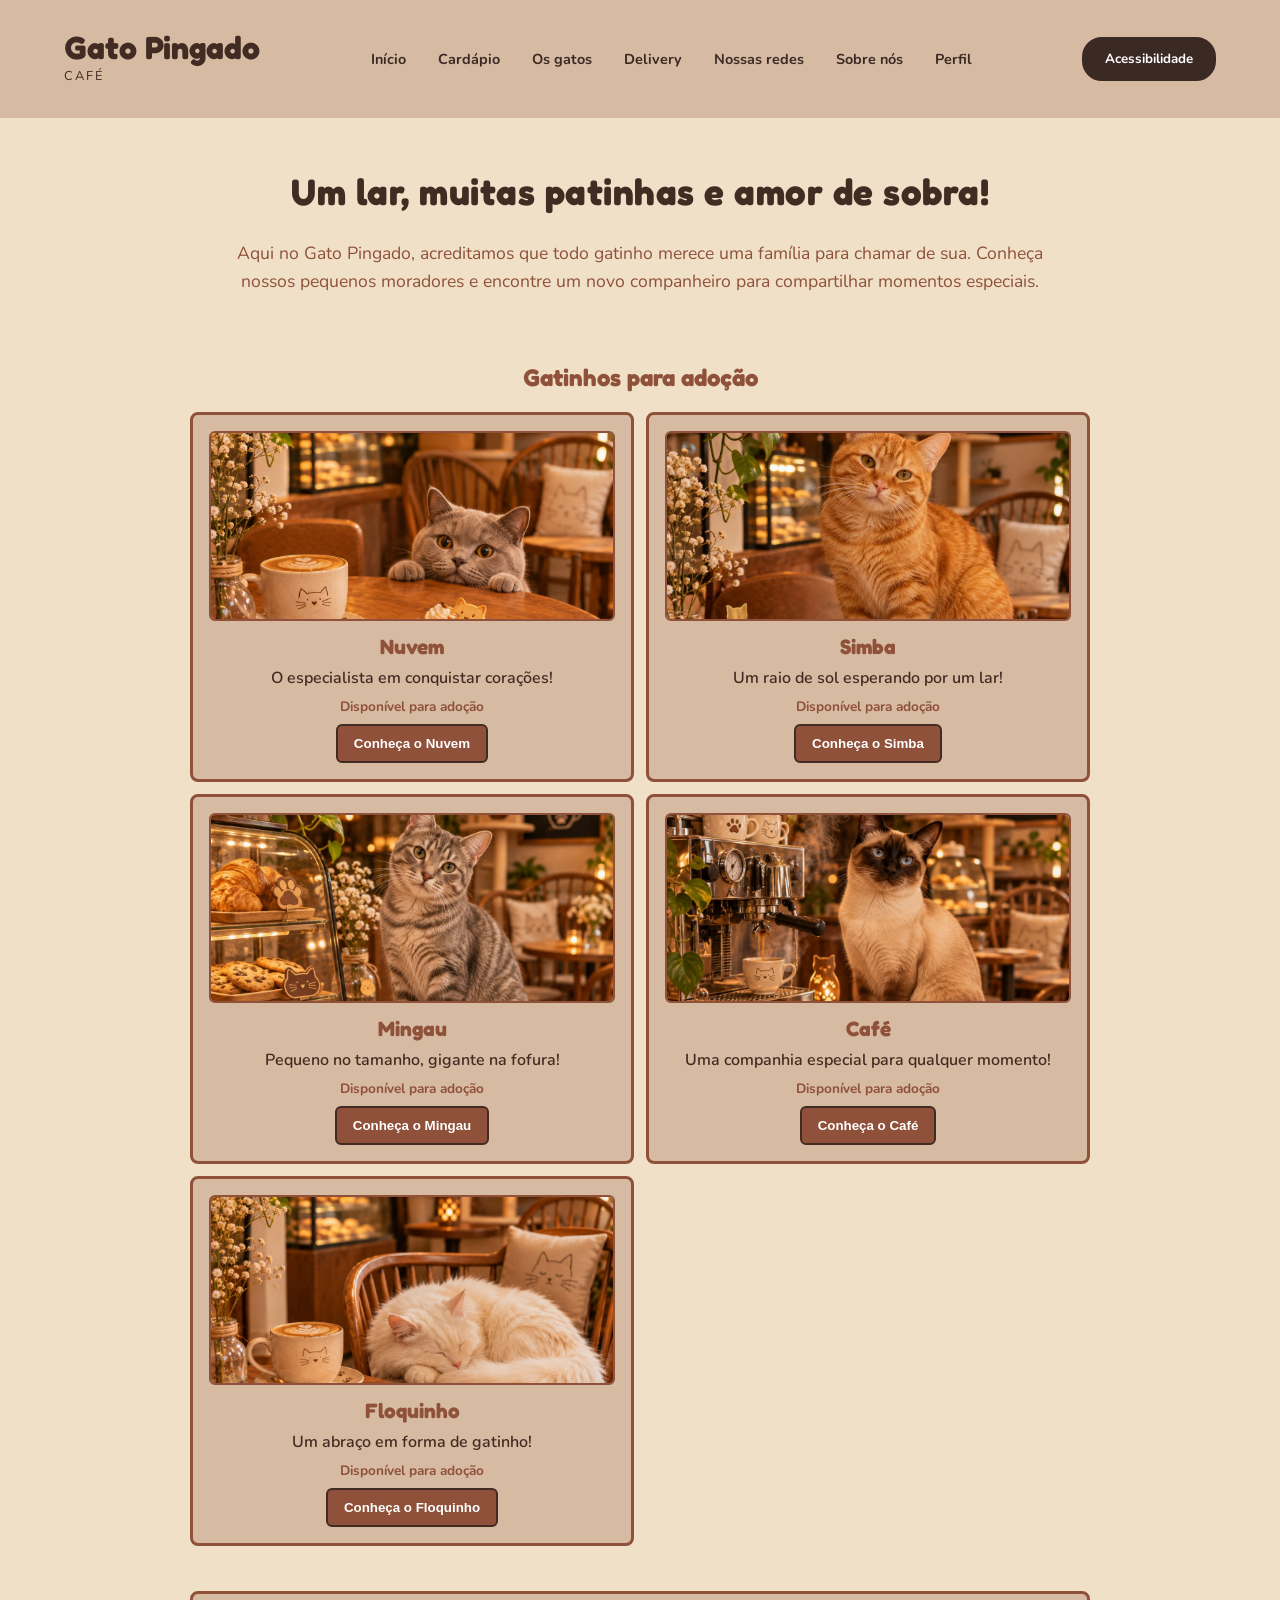
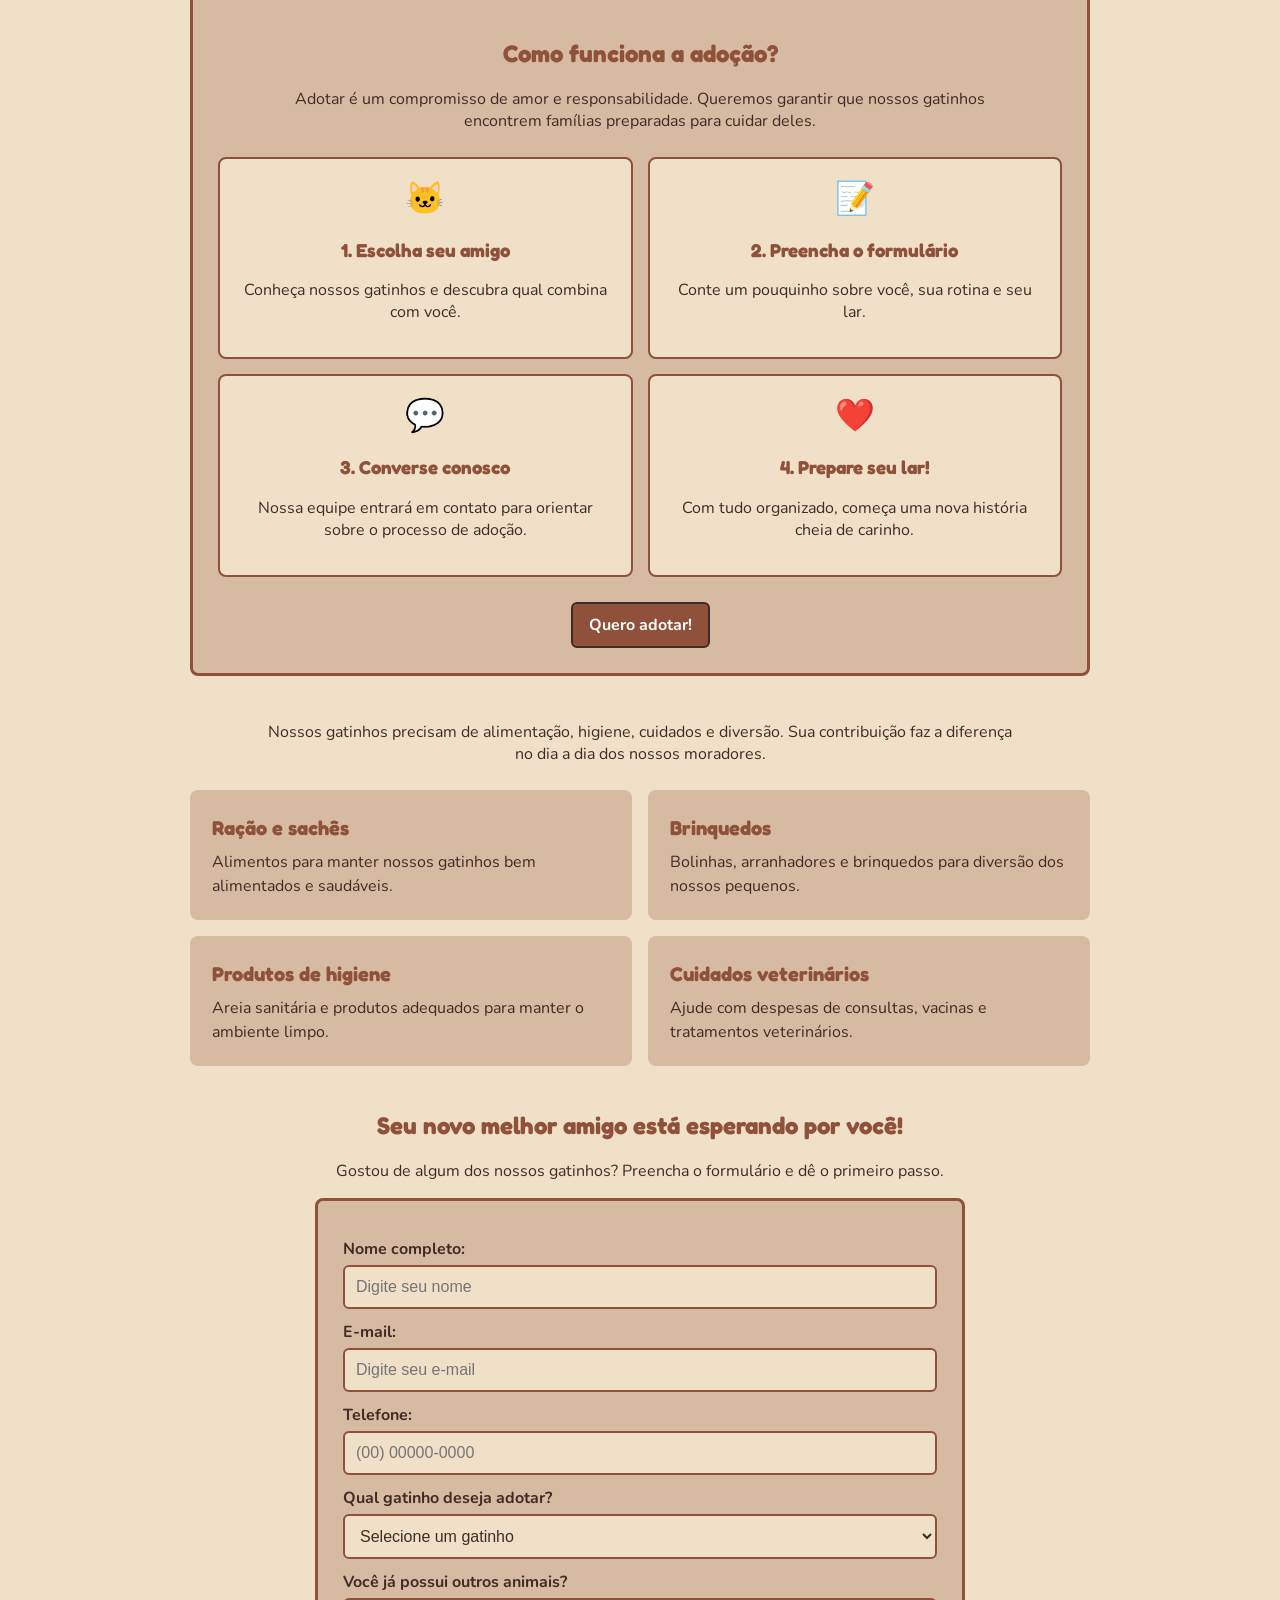
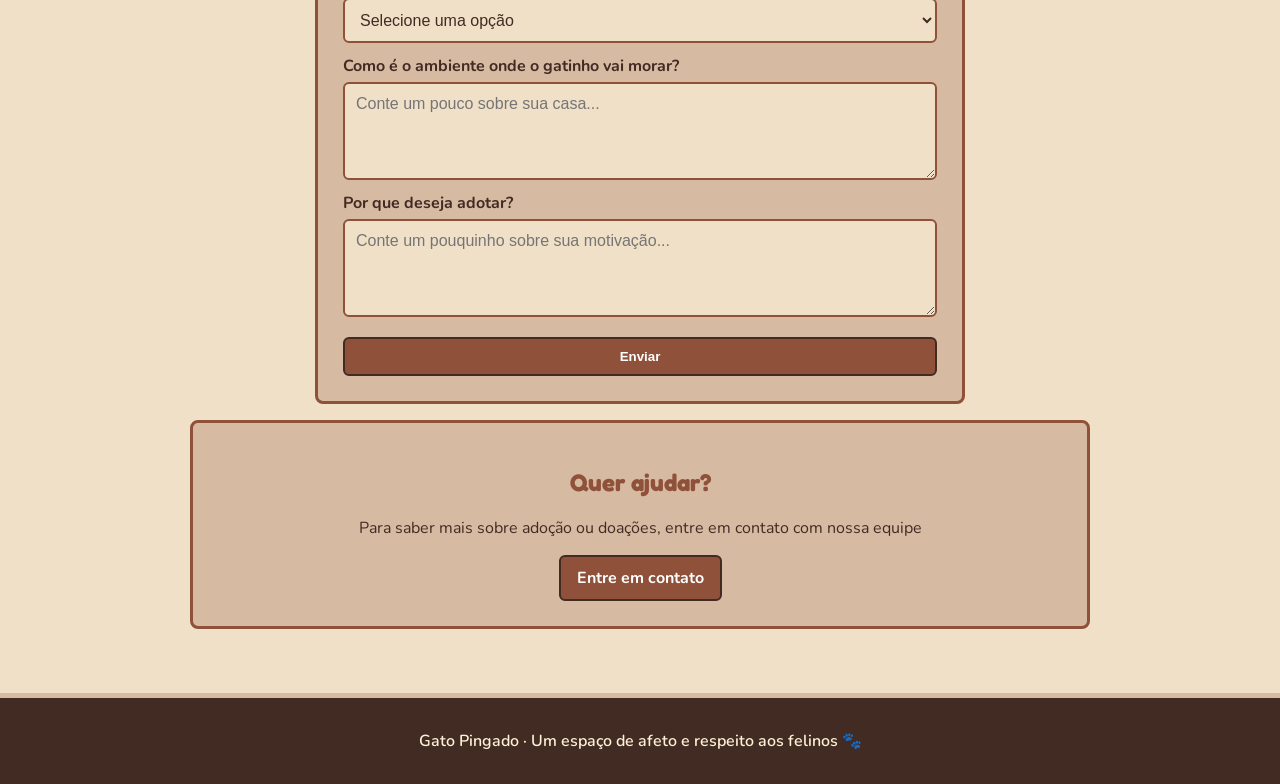
==== commit b9ae5388: "Finalização do delivery e verificação da navegação" ====
--- a/adoção.html
+++ b/adoção.html
@@ -25,7 +25,7 @@
         <a href="index.html">Início</a>
         <a href="cardapio.html">Cardápio</a>
         <a href="gatos.html">Os gatos</a>
-        <a href="loja.html">Loja</a>
+        <a href="delivery.html">Delivery</a>
         <a href="redes.html">Nossas redes</a>
         <a href="sobre-nos.html">Sobre nós</a>
         <a href="perfil.html">Perfil</a>
--- a/adoção.css
+++ b/adoção.css
@@ -461,5 +461,36 @@
     }
 
 
-
-}+    header {
+        flex-direction: column;
+        padding: 1.5rem 5%;
+        text-align: center;
+    }
+
+    .logo {
+        margin-bottom: 1.5rem;
+    }
+
+    nav {
+        flex-direction: column;
+        gap: 1rem;
+        margin-bottom: 1.5rem;
+        width: 100%;
+    }
+
+    nav a {
+        font-size: 1.1rem;
+        padding: 0.5rem 0;
+        border-bottom: 1px solid rgba(59, 41, 36, 0.1);
+    }
+
+    nav a:last-child {
+        border-bottom: none;
+    }
+
+    .botao-acessibilidade {
+        width: 100%;
+        padding: 0.8rem;
+    }
+}
+
